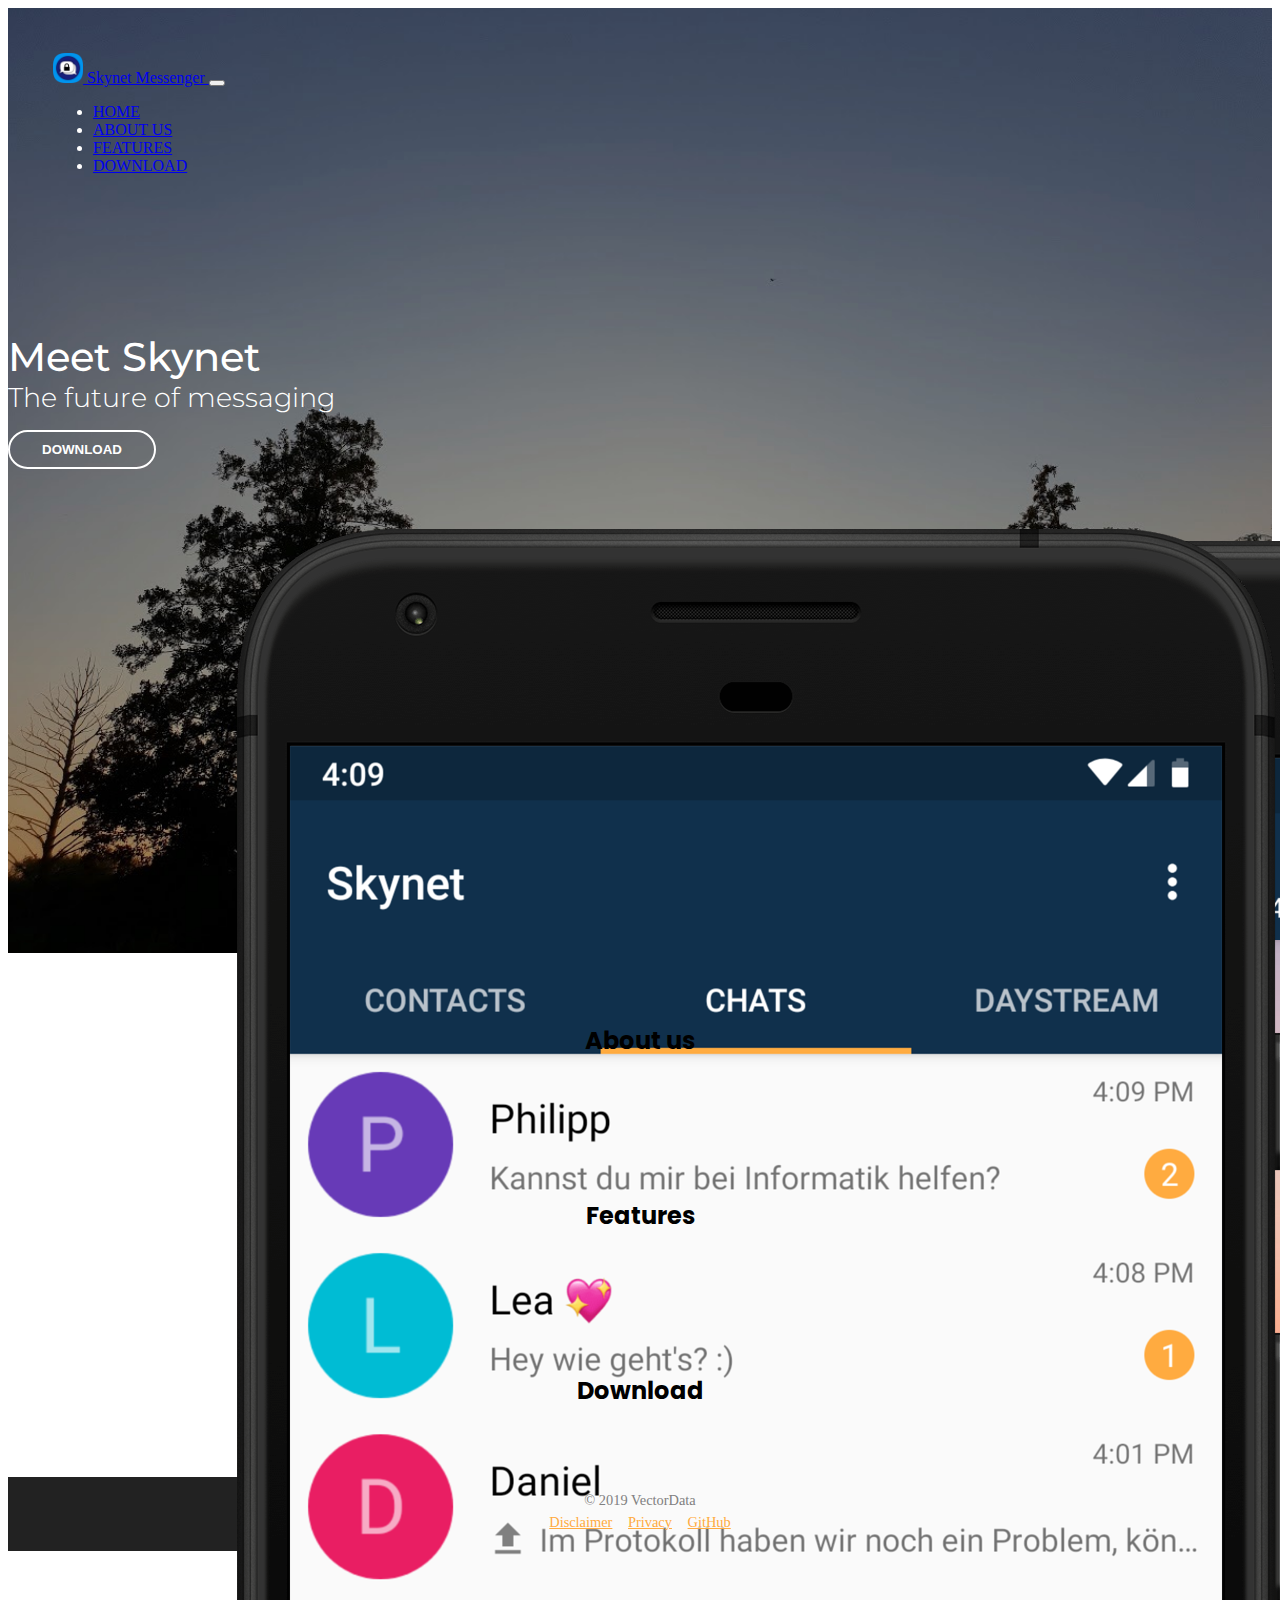
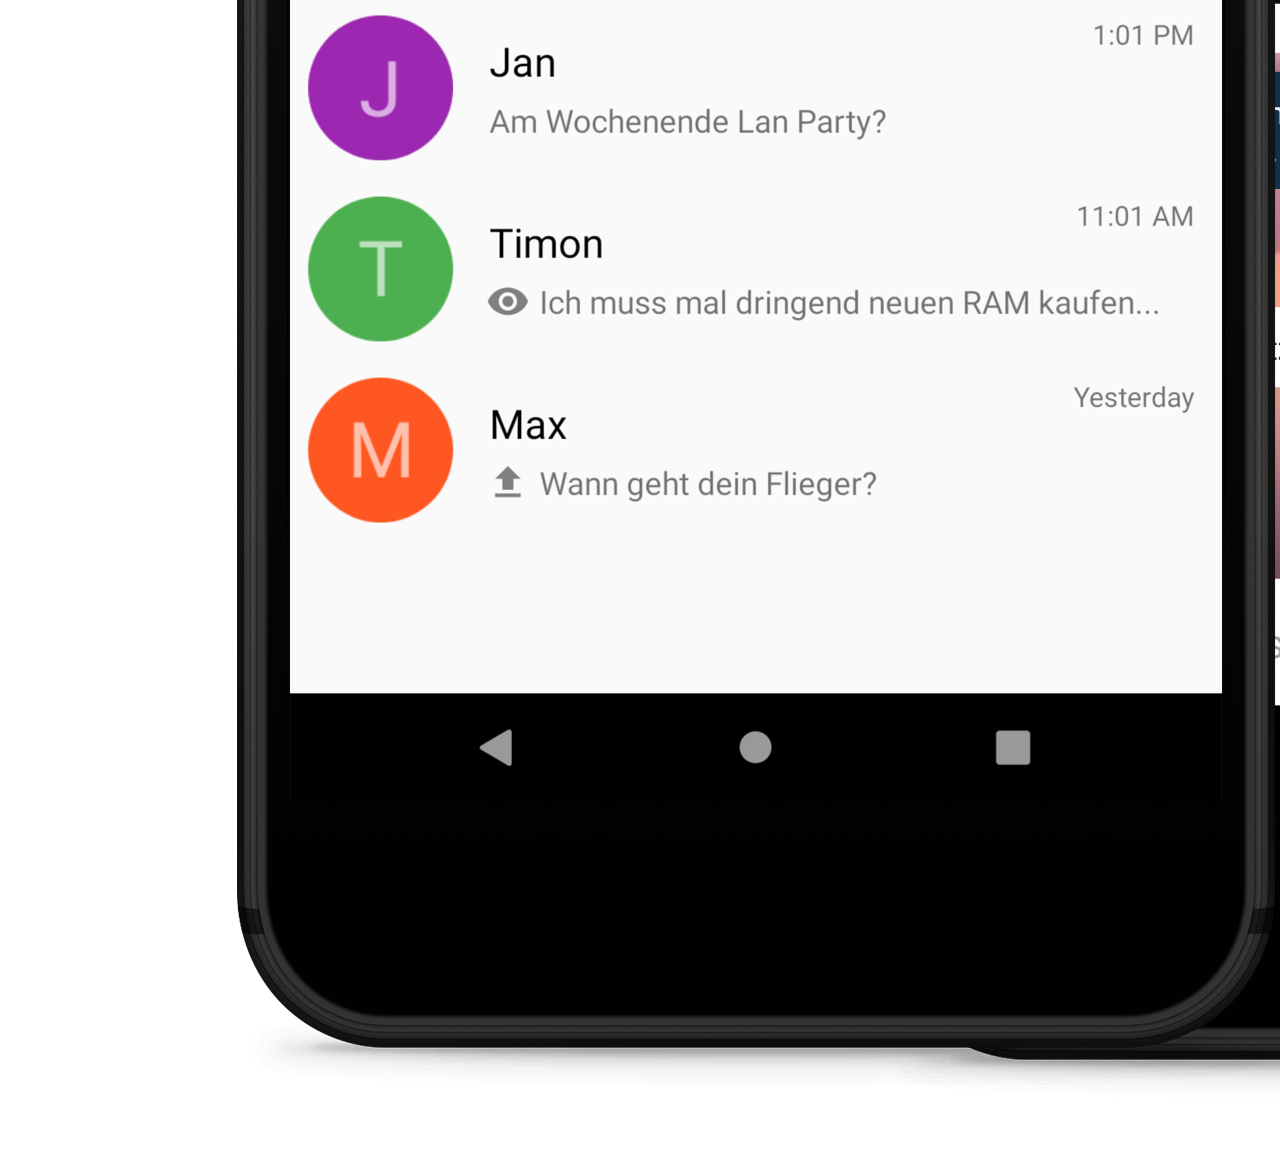
==== index.html @ 6e3ce38c "Minor fixes and updates" ====
<!DOCTYPE html>
<html lang="en">

<head>
    <meta charset="UTF-8">
    <meta name="viewport" content="width=device-width, initial-scale=1.0">
    <meta http-equiv="X-UA-Compatible" content="ie=edge">
    <meta name="description" content="Meet Skynet - the messenger you have been waiting for. With state-of-the-art features, encryption and cloud sync, Skynet is the next generation of messaging.">
    <meta name="google" content="notranslate">
    <meta name="keywords" content="Skynet,Skynet Messenger,Messenger,Chat,Application,Encrypted,Privacy,Cloud,Sync">

    <title>Skynet Messenger</title>

    <link rel="stylesheet" href="index.css">
    <link rel="stylesheet" href="https://stackpath.bootstrapcdn.com/bootstrap/4.2.1/css/bootstrap.min.css" integrity="sha384-GJzZqFGwb1QTTN6wy59ffF1BuGJpLSa9DkKMp0DgiMDm4iYMj70gZWKYbI706tWS"
        crossorigin="anonymous">
    <link href="https://fonts.googleapis.com/css?family=Poppins:400" rel="stylesheet">
    <link href="https://fonts.googleapis.com/css?family=Montserrat:300,500" rel="stylesheet">
</head>

<body data-spy="scroll" data-target=".navbar">
    <header id="home">
        <nav class="navbar navbar-expand-lg fixed-top navbar-dark bg-dark navbar-expand-y" id="main-nav">
            <a class="navbar-brand js-scroll-trigger" href="#home">
                <img src="assets/app-icon.png" width="30" height="30" class="d-inline-block align-top" alt=""> Skynet
                Messenger
            </a>
            <button class="navbar-toggler" type="button" data-toggle="collapse" data-target="#mainNavbar" aria-controls="mainNavbar"
                aria-expanded="false" aria-label="Toggle navigation">
                <span class="navbar-toggler-icon"></span>
            </button>
            <div class="collapse navbar-collapse" id="mainNavbar">
                <ul class="navbar-nav ml-auto mt-2 mt-lg-0">
                    <li class="nav-item">
                        <a class="nav-link js-scroll-trigger" href="#home">HOME</a>
                    </li>
                    <li class="nav-item">
                        <a class="nav-link js-scroll-trigger" href="#about">ABOUT US</a>
                    </li>
                    <li class="nav-item">
                        <a class="nav-link js-scroll-trigger" href="#features">FEATURES</a>
                    </li>
                    <li class="nav-item">
                        <a class="nav-link js-scroll-trigger" href="#download">DOWNLOAD</a>
                    </li>
                </ul>
            </div>
        </nav>

        <div class="container main-title">
            <div class="row align-items-center">
                <div class="col-sm-4">
                    <div class="header">Meet Skynet</div>
                    <div class="subheader">The future of messaging</div>
                    <a class="btn-link" href="#download"><button class="btn-round">Download</button></a>
                </div>
                <div class="col-sm-8">
                    <img class="img-fluid" src="assets/app-mockup-2.png">
                </div>
            </div>
        </div>
    </header>
    <main role="main">
        <section id="about">
            <h2>About us</h2>
        </section>
        <section id="features">
            <h2>Features</h2>
        </section>
        <section id="download">
            <h2>Download</h2>
        </section>
    </main>
    <footer>
        &copy; 2019 VectorData
        <div class="footer-links">
            <a class="footer-link" href="disclaimer">Disclaimer</a>
            <a class="footer-link" href="privacy">Privacy</a>
            <a class="footer-link" href="https://github.com/skynet-im" target="_blank" rel="noopener">GitHub</a>
        </div>
    </footer>
</body>

<script src="https://code.jquery.com/jquery-3.3.1.slim.min.js" integrity="sha384-q8i/X+965DzO0rT7abK41JStQIAqVgRVzpbzo5smXKp4YfRvH+8abtTE1Pi6jizo"
    crossorigin="anonymous"></script>
<script src="https://cdnjs.cloudflare.com/ajax/libs/popper.js/1.14.6/umd/popper.min.js" integrity="sha384-wHAiFfRlMFy6i5SRaxvfOCifBUQy1xHdJ/yoi7FRNXMRBu5WHdZYu1hA6ZOblgut"
    crossorigin="anonymous"></script>
<script src="https://stackpath.bootstrapcdn.com/bootstrap/4.2.1/js/bootstrap.min.js" integrity="sha384-B0UglyR+jN6CkvvICOB2joaf5I4l3gm9GU6Hc1og6Ls7i6U/mkkaduKaBhlAXv9k"
    crossorigin="anonymous"></script>
<script src="index.js"></script>

</html>
---- index.css ----
html {
    scroll-behavior: smooth;
}

header {
    background-image: url(assets/20180930_183712.jpg);
    background-position: center;
    background-repeat: no-repeat;
    background-size: cover;
    background-attachment: fixed;
    background-position-y: 0px;
    height: 105vh;
    color: white;
}

nav.navbar {
    background-color:#000000FF !important;
    box-shadow: 0px 0px 19px 0px rgba(0,0,0,0.75);
    transition-duration: .4s;
}

.nav-link{
    transition-duration: .4s;
}

main {
    font-family: Poppins;
}
section {
    padding: 50px;
    text-align: center;
}

@media (min-width: 576px) { 
 
    nav.navbar.navbar-expand-y {
        padding: 45px;
        background-color:#00000000 !important;
        box-shadow: none;
        transition-duration: .4s;
    }
    
    .main-title {
        padding-top: 124px;
        text-align: start !important;
    }

    .btn-round {
        margin: 16px 0 !important;
    }

}

.main-title {
    font-family: Montserrat;
    font-weight: 300;
    padding-top: 96px;
    text-align: center;
}

.header {
    font-weight: 500 !important;
    font-size: 2.5em;
}

.subheader {
    font-size: 1.7em;
}

.btn-round {
    display: block;
    border: none;
    outline: none;
    background-color: #00000000;
    color: white;
    margin: 16px auto;
    padding: 10px 32px;
    border: 2px solid white;
    border-radius: 50px;
    text-transform: uppercase;
    transition-duration: .6s;
    font-weight: bold;
    cursor: pointer;
    user-select: none;
}
.btn-round:hover {
    color: black;
    background-color: white;
    transition-duration: .6s;
}
.btn-round:focus {
    outline: 0;
}
.btn-link {
    color: white !important;
    text-decoration: none !important;
}
.nav-link {
    text-transform: uppercase;
}
footer {
    padding: 15px;
    background-color: #222;
    color: gray;
    text-align: center;
    font-size: .9em;
}
.footer-links{
    padding: 5px;
}
a.footer-link{
    color: #FFAB40 !important;
    margin: 0 6px;
}
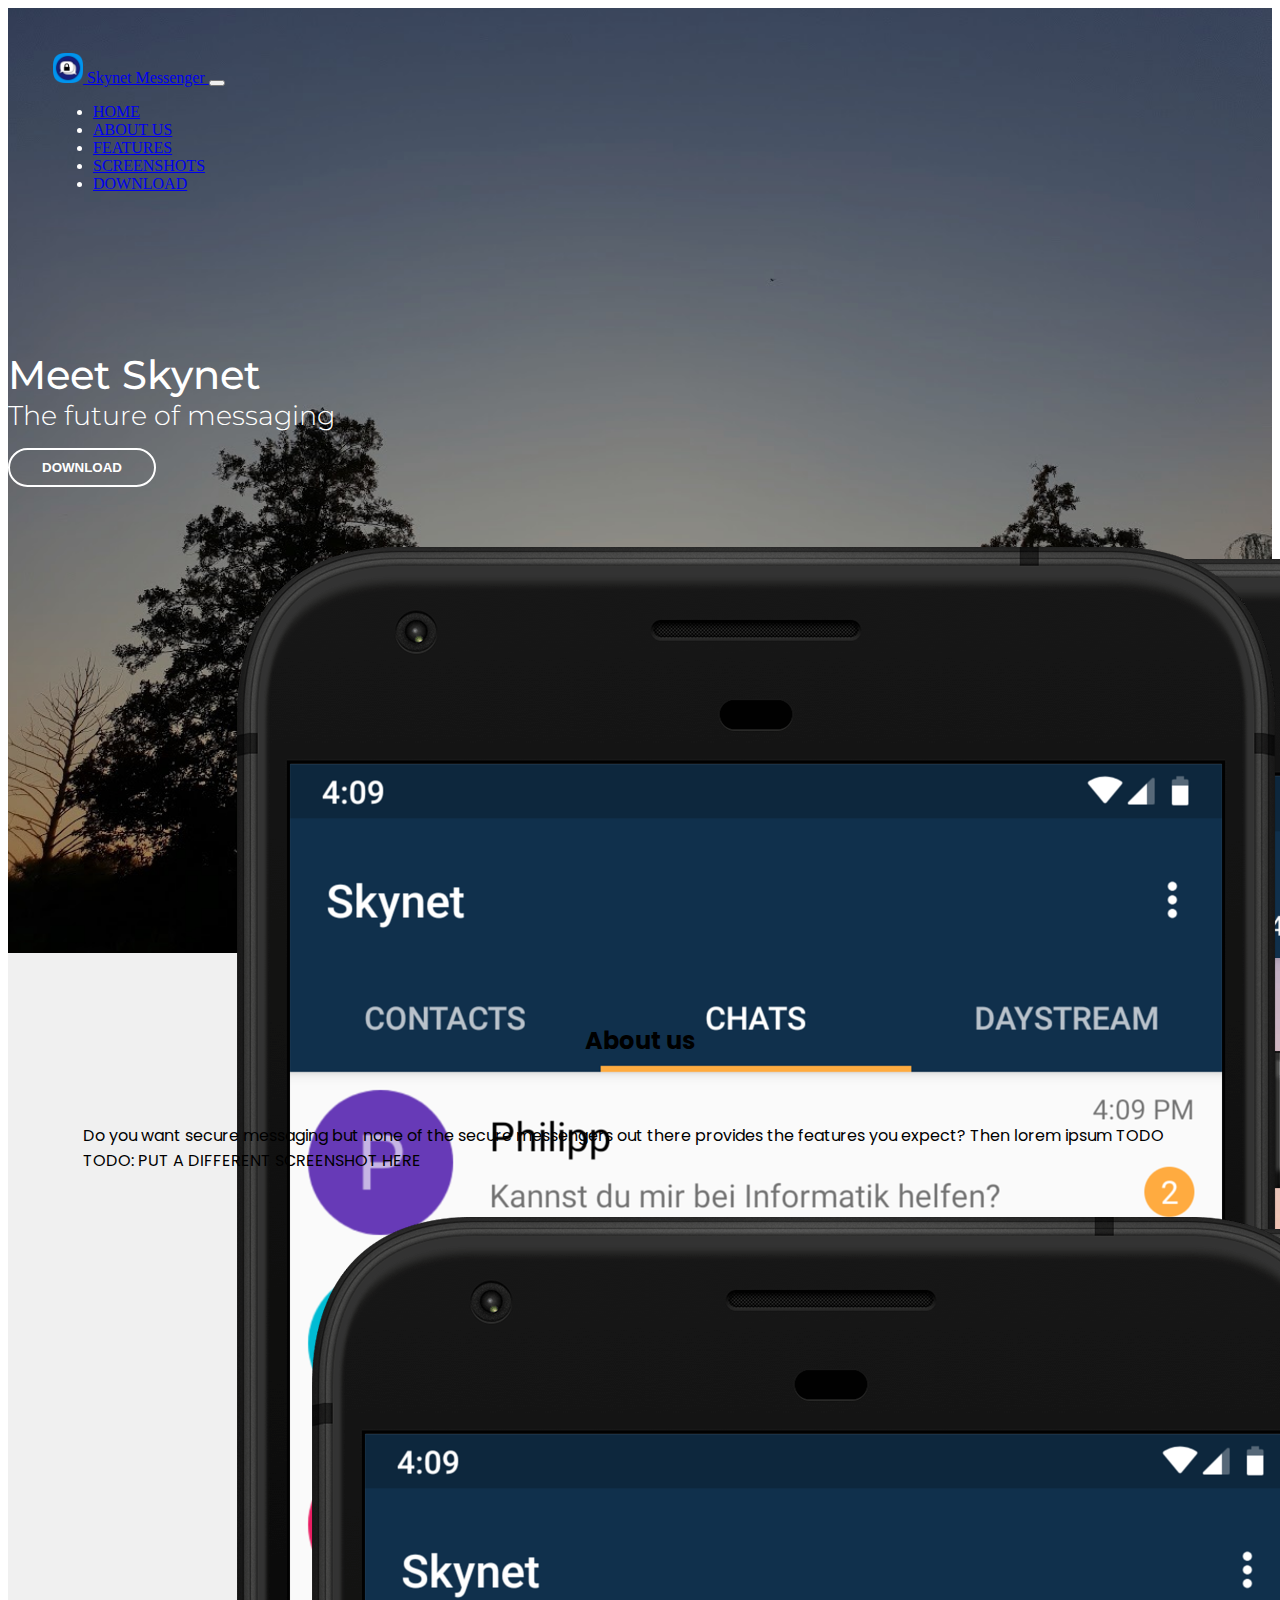
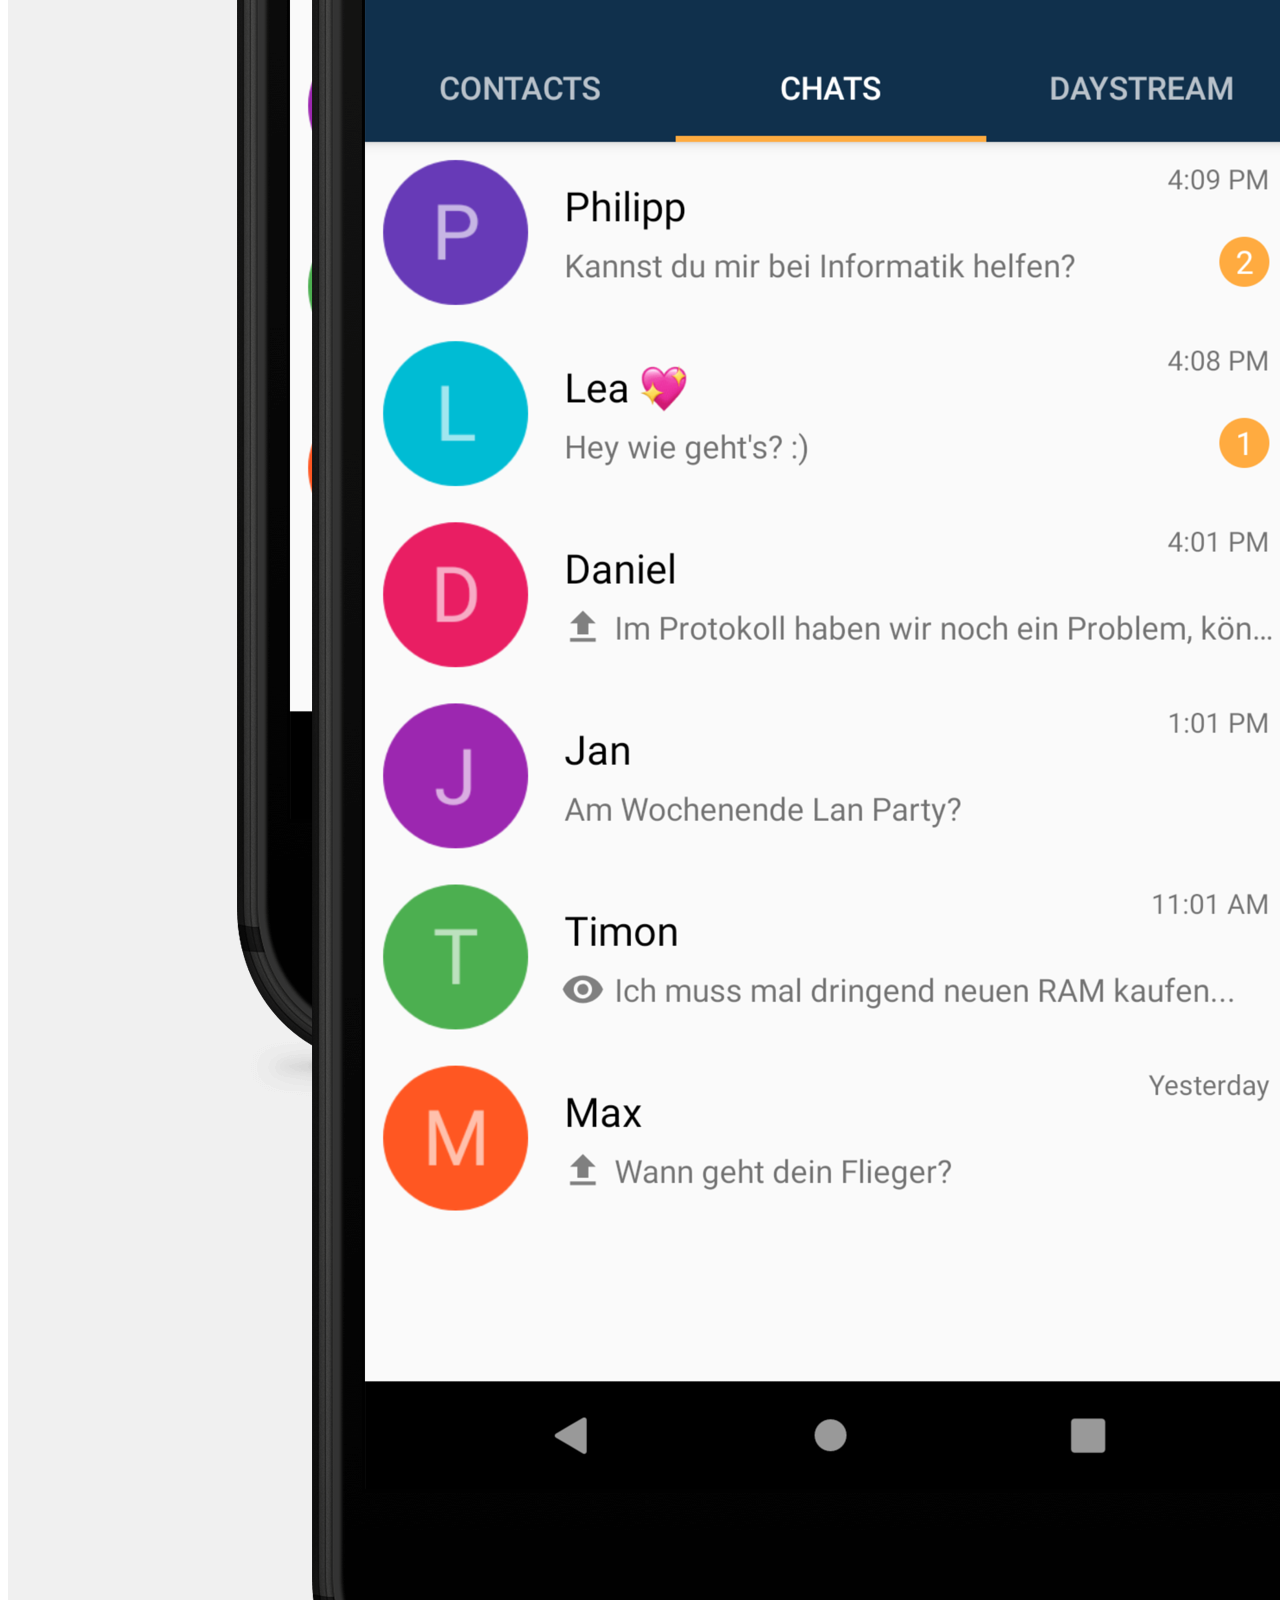
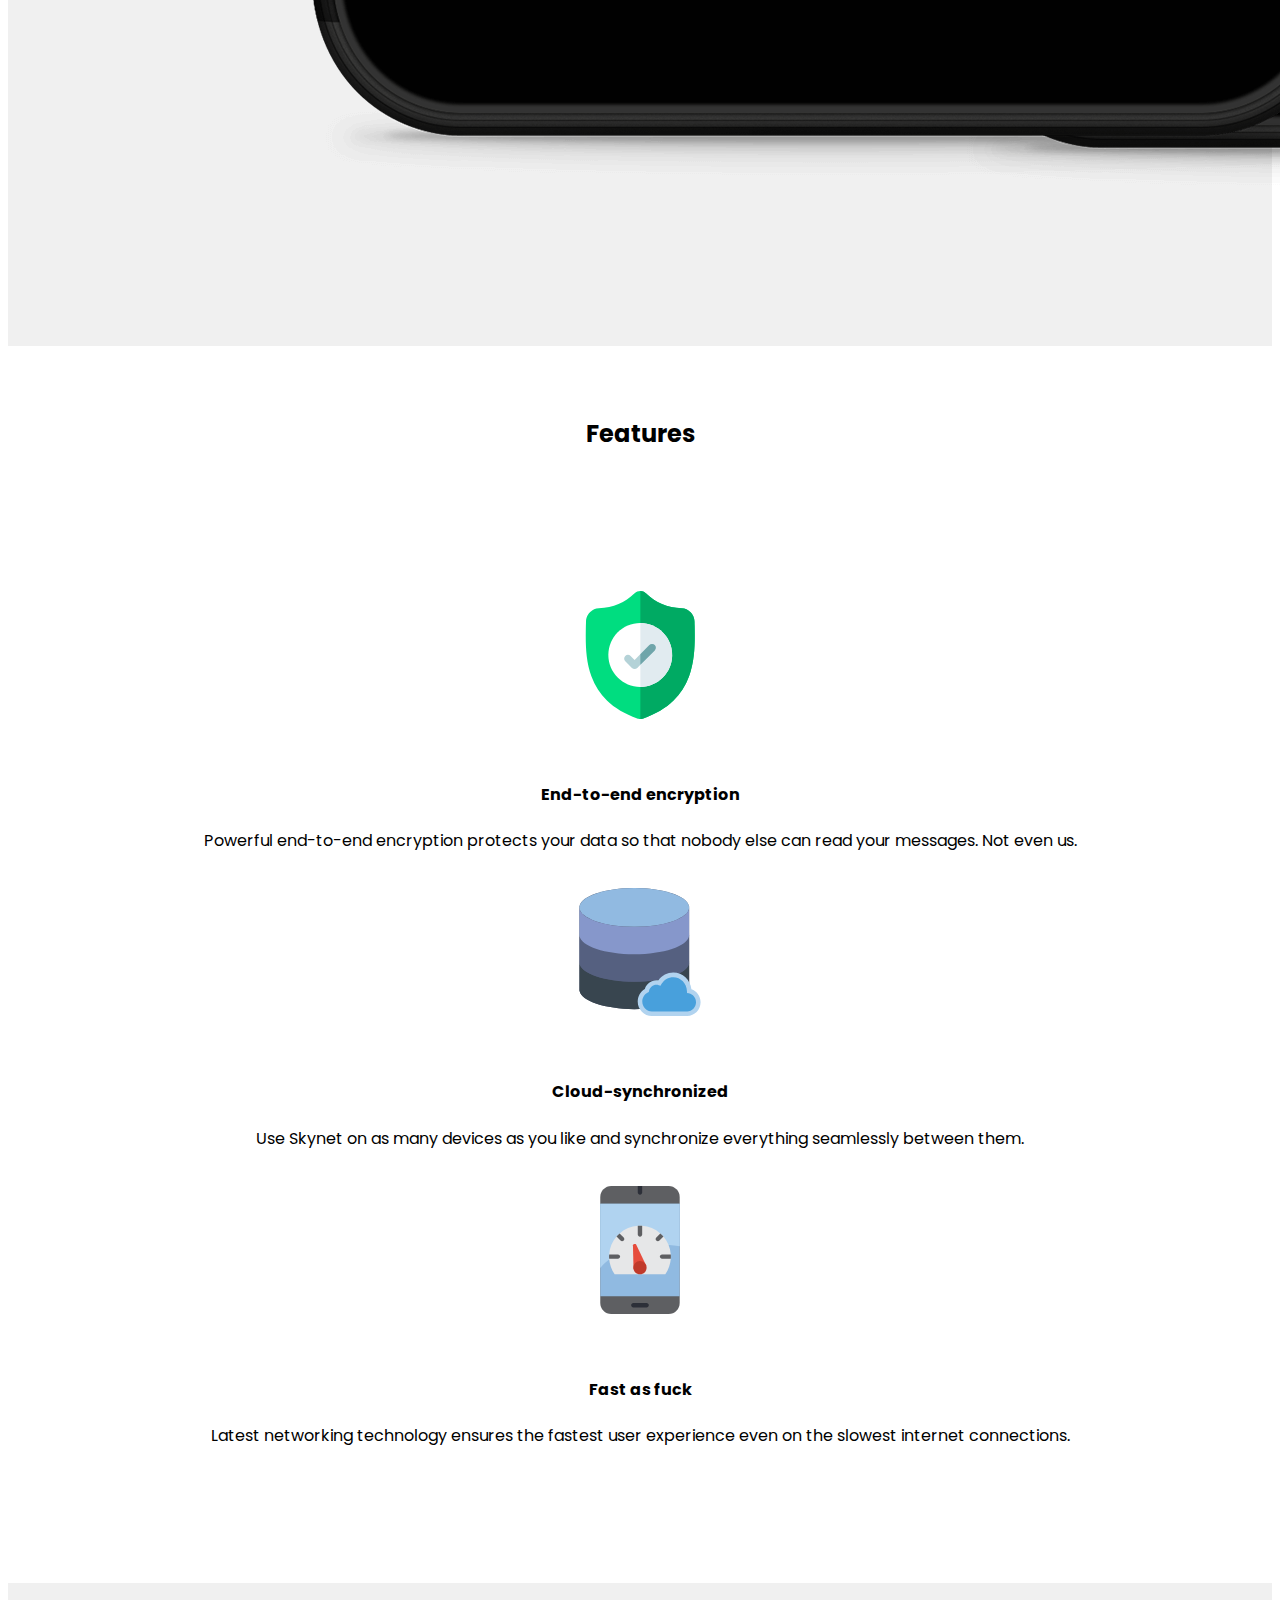
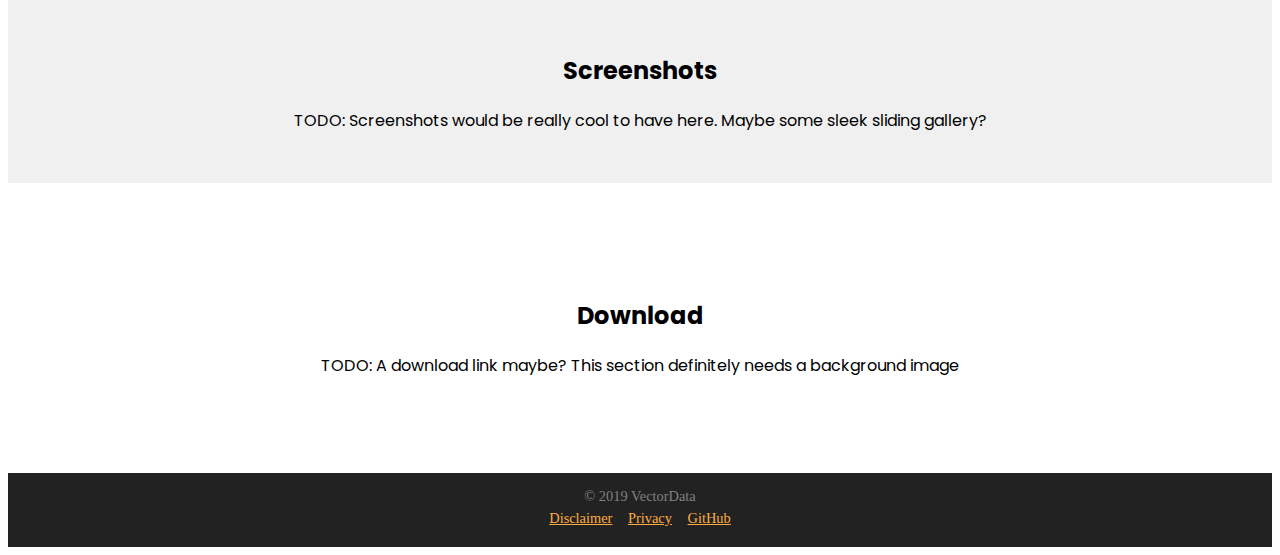
==== commit 533f5ea5: "Improved subsections, mainly features" ====
--- a/index.html
+++ b/index.html
@@ -14,11 +14,11 @@
     <link rel="stylesheet" href="index.css">
     <link rel="stylesheet" href="https://stackpath.bootstrapcdn.com/bootstrap/4.2.1/css/bootstrap.min.css" integrity="sha384-GJzZqFGwb1QTTN6wy59ffF1BuGJpLSa9DkKMp0DgiMDm4iYMj70gZWKYbI706tWS"
         crossorigin="anonymous">
-    <link href="https://fonts.googleapis.com/css?family=Poppins:400" rel="stylesheet">
+    <link href="https://fonts.googleapis.com/css?family=Poppins:400,300" rel="stylesheet">
     <link href="https://fonts.googleapis.com/css?family=Montserrat:300,500" rel="stylesheet">
 </head>
 
-<body data-spy="scroll" data-target=".navbar">
+<body data-spy="scroll" data-target=".navbar" data-offset="50">
     <header id="home">
         <nav class="navbar navbar-expand-lg fixed-top navbar-dark bg-dark navbar-expand-y" id="main-nav">
             <a class="navbar-brand js-scroll-trigger" href="#home">
@@ -41,6 +41,9 @@
                         <a class="nav-link js-scroll-trigger" href="#features">FEATURES</a>
                     </li>
                     <li class="nav-item">
+                        <a class="nav-link js-scroll-trigger" href="#screenshots">SCREENSHOTS</a>
+                    </li>
+                    <li class="nav-item">
                         <a class="nav-link js-scroll-trigger" href="#download">DOWNLOAD</a>
                     </li>
                 </ul>
@@ -61,14 +64,65 @@
         </div>
     </header>
     <main role="main">
-        <section id="about">
+        <section class="backdrop" id="about">
             <h2>About us</h2>
+            <div class="container pad-s text-muted text-left">
+                <div class="row">
+                    <div class="col">
+                        Do you want secure messaging but none of the secure messengers out there provides the features
+                        you
+                        expect?
+                        Then lorem ipsum TODO
+                    </div>
+                    <div class="col">
+                        TODO: PUT A DIFFERENT SCREENSHOT HERE
+                        <img class="img-fluid" src="assets/app-mockup-2.png">
+                    </div>
+                </div>
+
+            </div>
         </section>
         <section id="features">
             <h2>Features</h2>
+            <div class="container pad-l">
+                <div class="row">
+                    <div class="col-sm">
+                        <img class="img-fluid features-img" src="assets/shield.svg">
+                        <h4>End-to-end encryption</h4>
+                        <div class="text-muted">
+                            Powerful end-to-end encryption protects your data so that nobody else can read your
+                            messages. Not even us.
+                        </div>
+                    </div>
+                    <div class="col-sm">
+                        <img class="img-fluid features-img" src="assets/database.svg">
+                        <h4>Cloud-synchronized</h4>
+                        <div class="text-muted">
+                            Use Skynet on as many devices as you like and synchronize everything seamlessly between
+                            them.
+                        </div>
+                    </div>
+                    <div class="col-sm">
+                        <img class="img-fluid features-img" src="assets/dashboard.svg">
+                        <h4>Fast as fuck</h4>
+                        <div class="text-muted">
+                            Latest networking technology ensures the fastest user experience even on the slowest
+                            internet connections.
+                        </div>
+                    </div>
+                </div>
+            </div>
+        </section>
+        <section id="screenshots" class="backdrop">
+            <h2>Screenshots</h2>
+            TODO: Screenshots would be really cool to have here. Maybe some sleek sliding gallery?
         </section>
         <section id="download">
-            <h2>Download</h2>
+            <div class="container pad-s">
+                <h2>Download</h2>
+                TODO: A download link maybe?
+                This section definitely needs a background image
+            </div>
         </section>
     </main>
     <footer>
--- a/index.css
+++ b/index.css
@@ -30,7 +30,19 @@
     padding: 50px;
     text-align: center;
 }
-
+section.backdrop {
+    background-color: #f0f0f0;
+}
+.container.pad-l {
+    padding: 85px 25px;
+}
+.container.pad-s {
+    padding: 45px 25px;
+}
+.features-img {
+    max-height: 128px;
+    margin: 35px;
+}
 @media (min-width: 576px) { 
  
     nav.navbar.navbar-expand-y {
@@ -111,4 +123,8 @@
 a.footer-link{
     color: #FFAB40 !important;
     margin: 0 6px;
+}
+
+.text-left {
+    text-align: left;
 }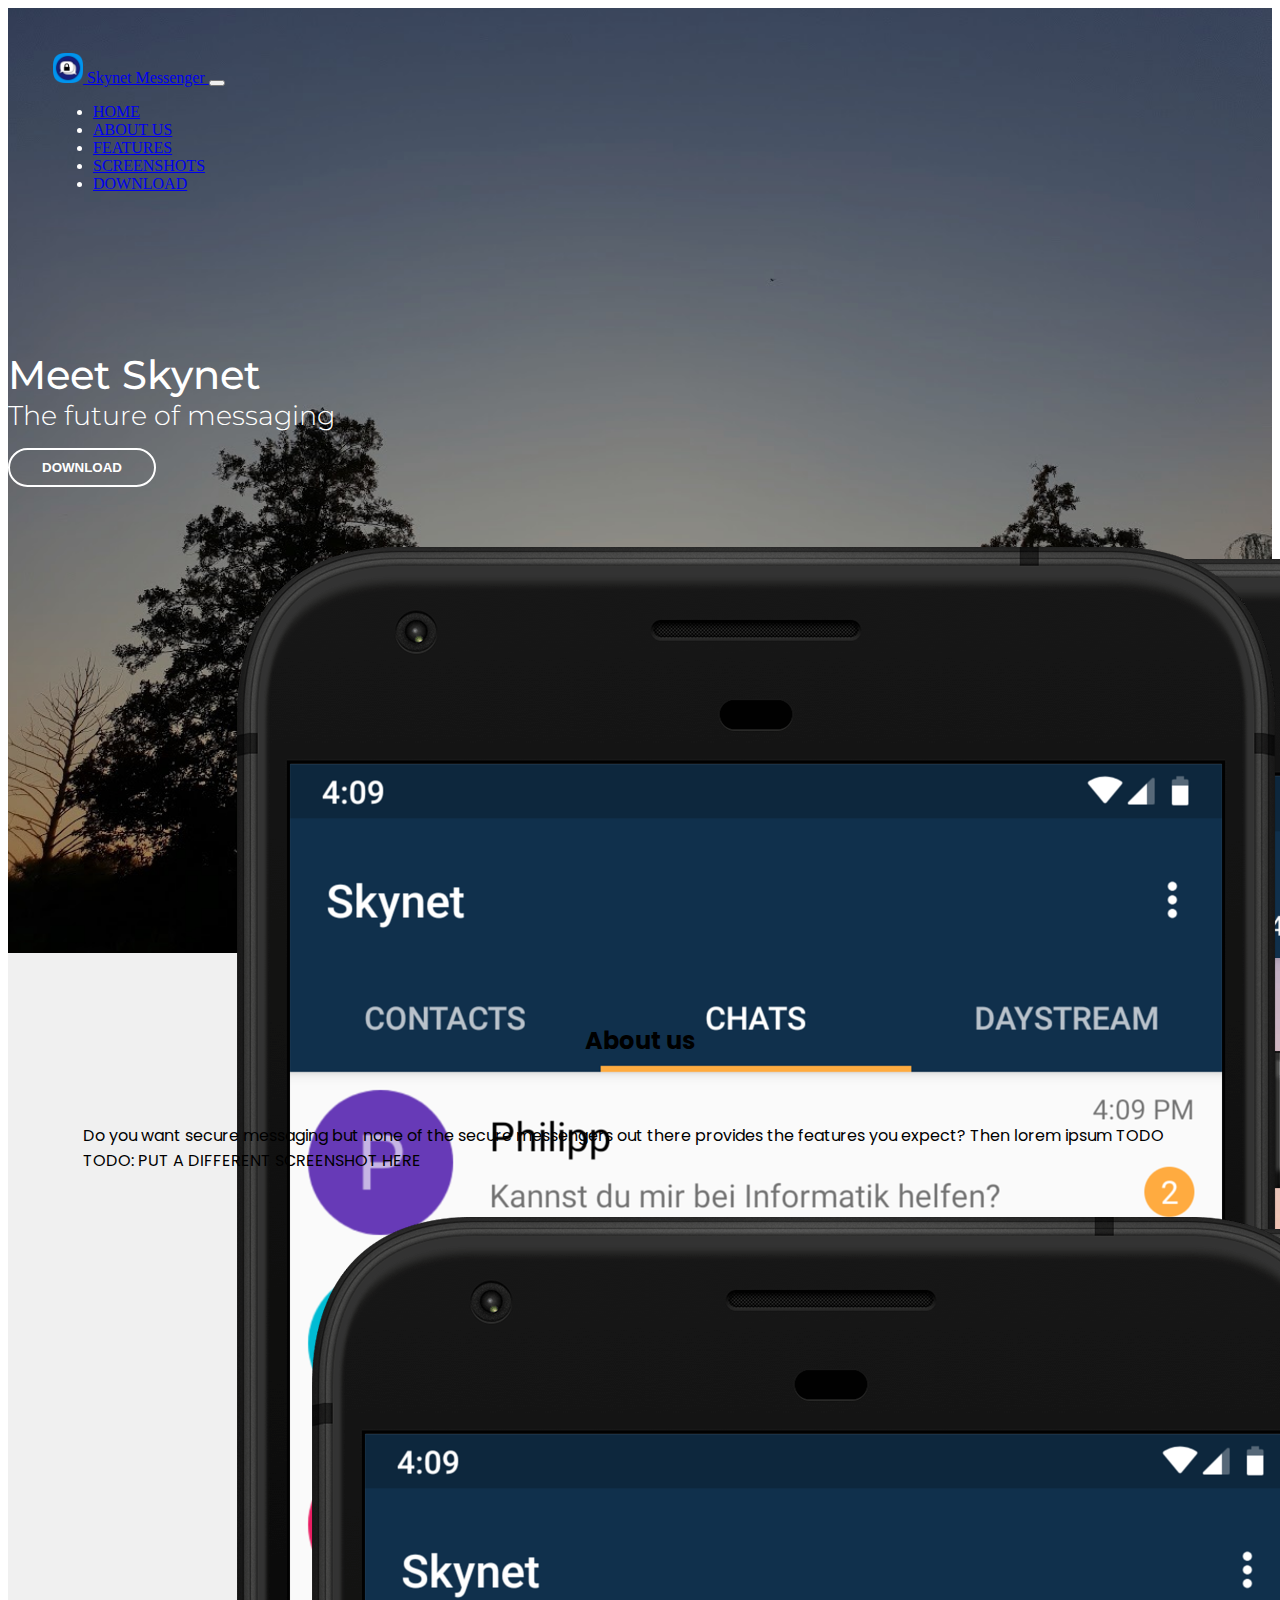
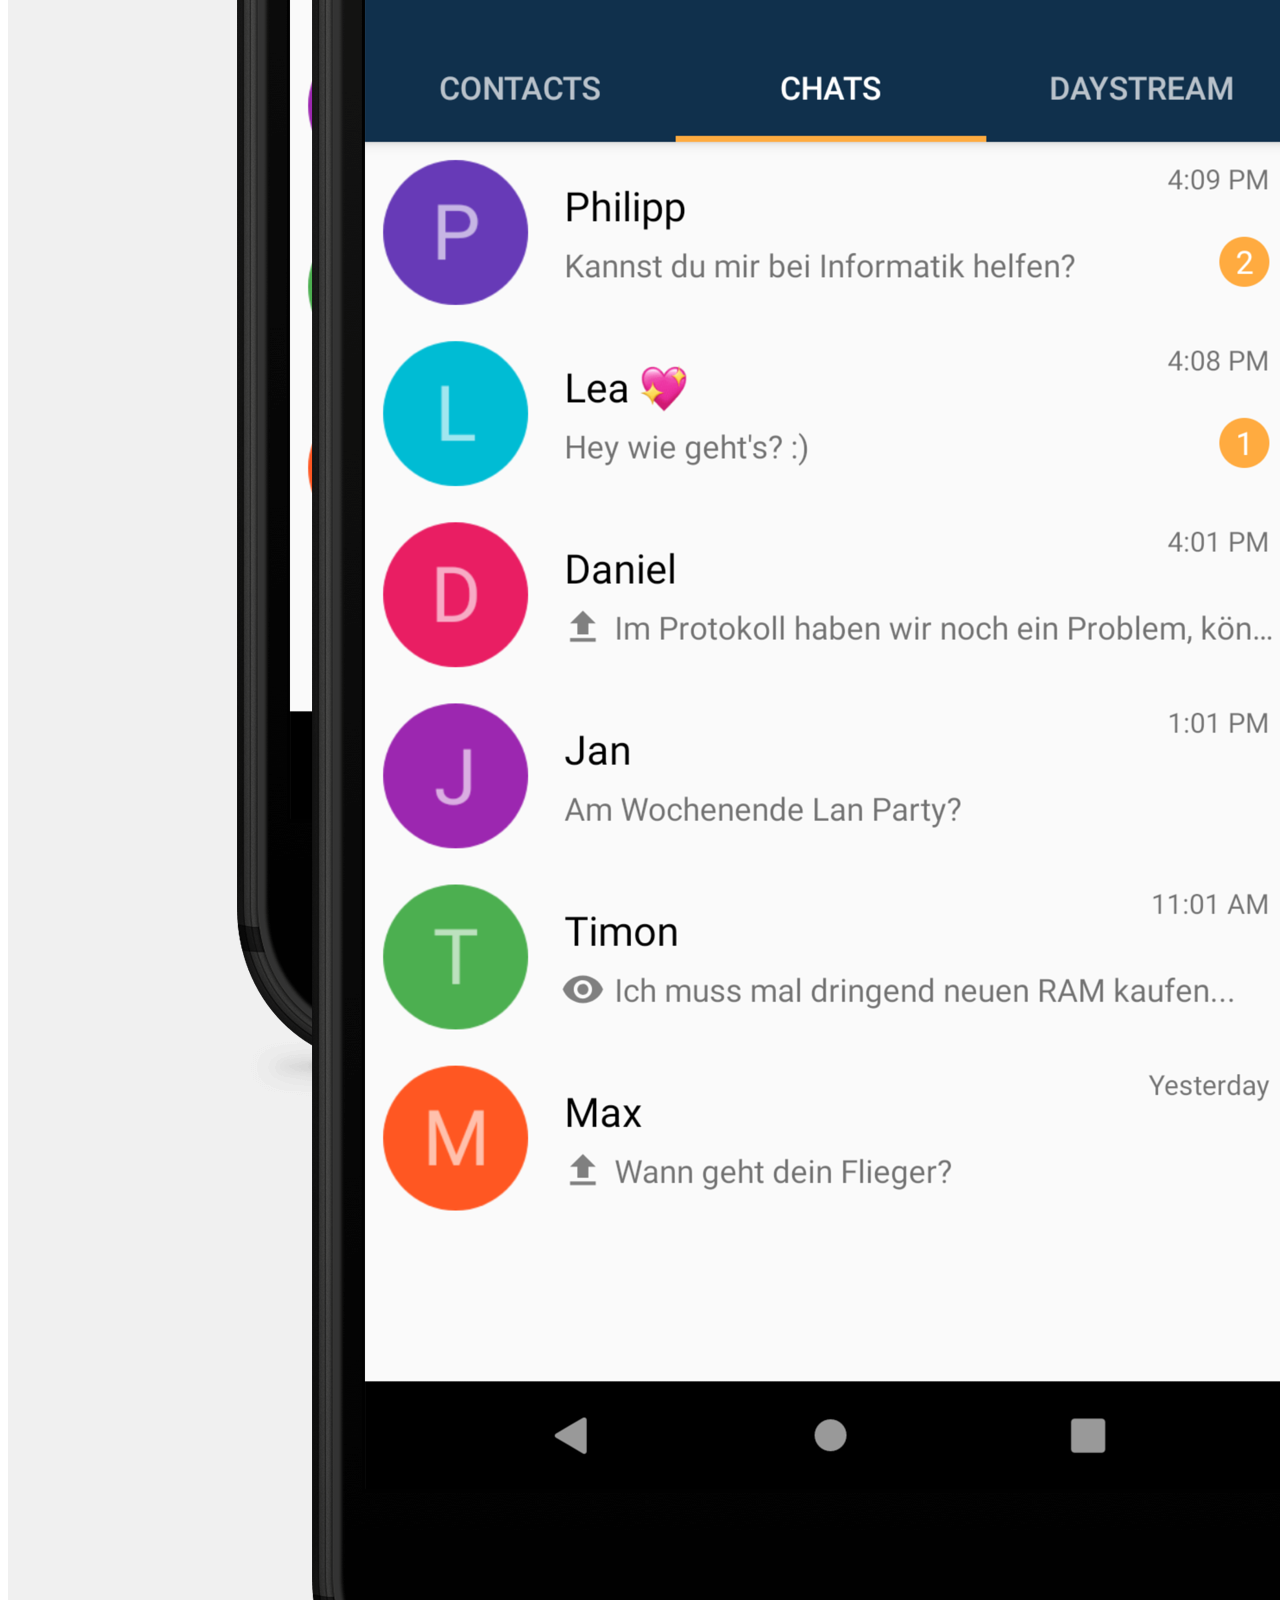
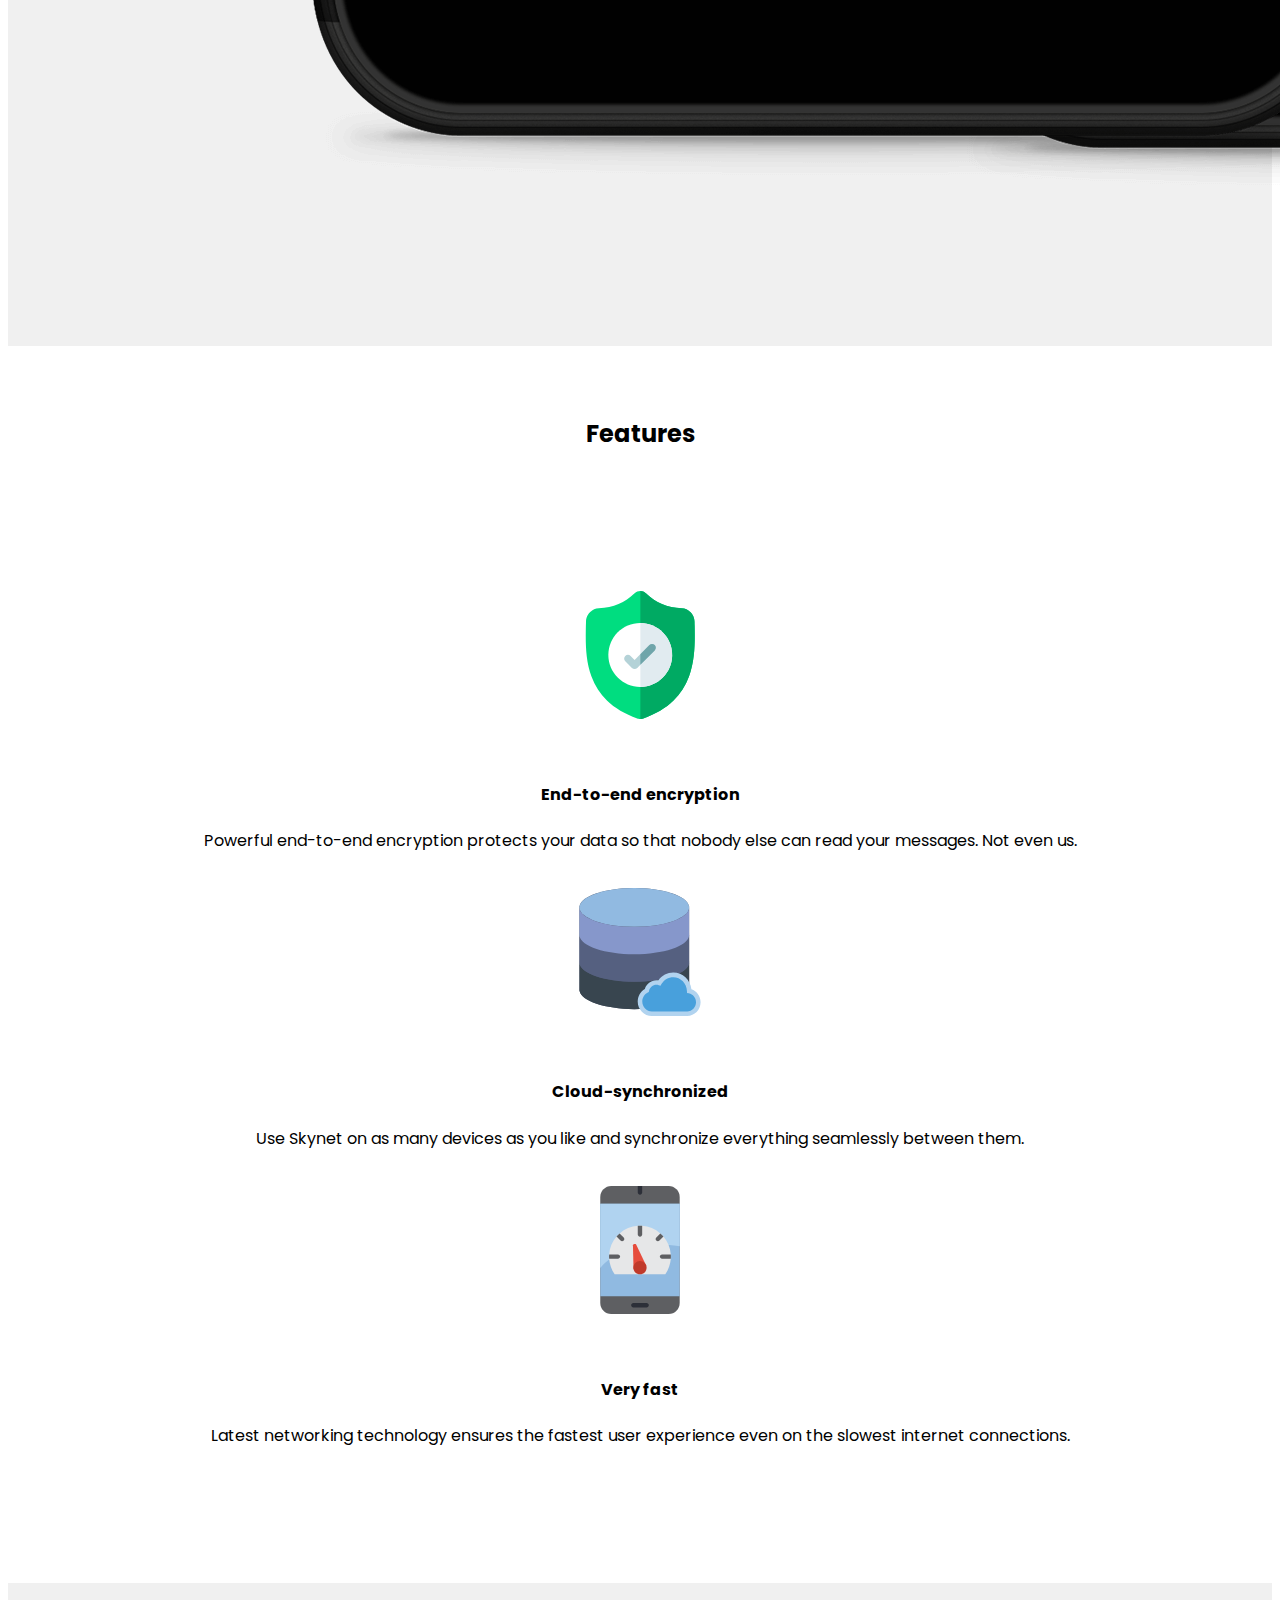
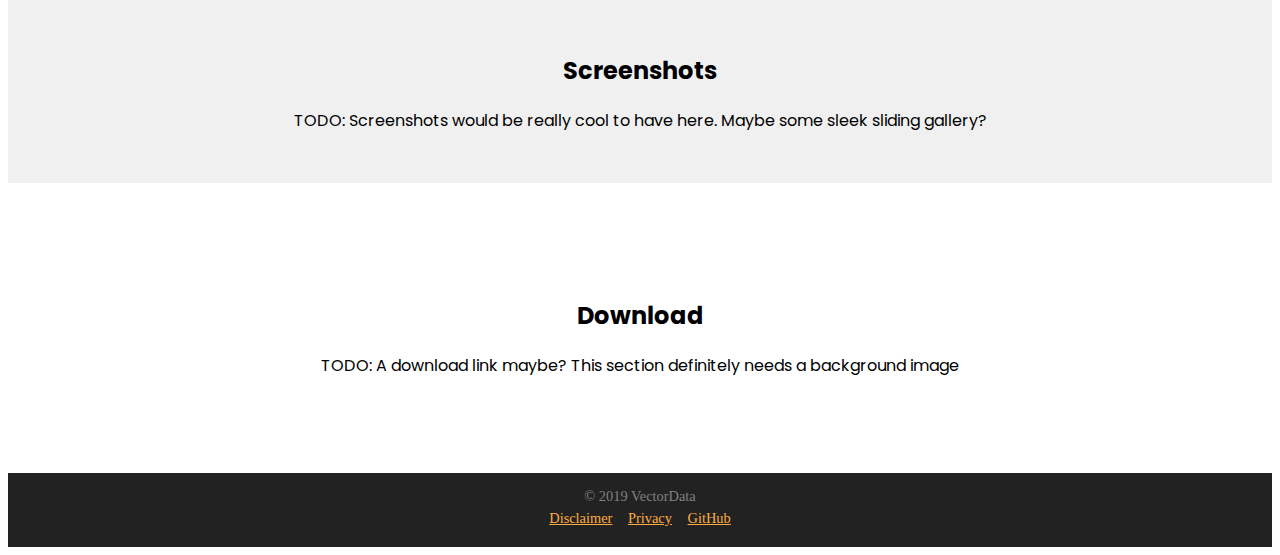
==== commit bfa7f849: "Did not mean to commit that" ====
--- a/index.html
+++ b/index.html
@@ -104,7 +104,7 @@
                     </div>
                     <div class="col-sm">
                         <img class="img-fluid features-img" src="assets/dashboard.svg">
-                        <h4>Fast as fuck</h4>
+                        <h4>Very fast</h4>
                         <div class="text-muted">
                             Latest networking technology ensures the fastest user experience even on the slowest
                             internet connections.
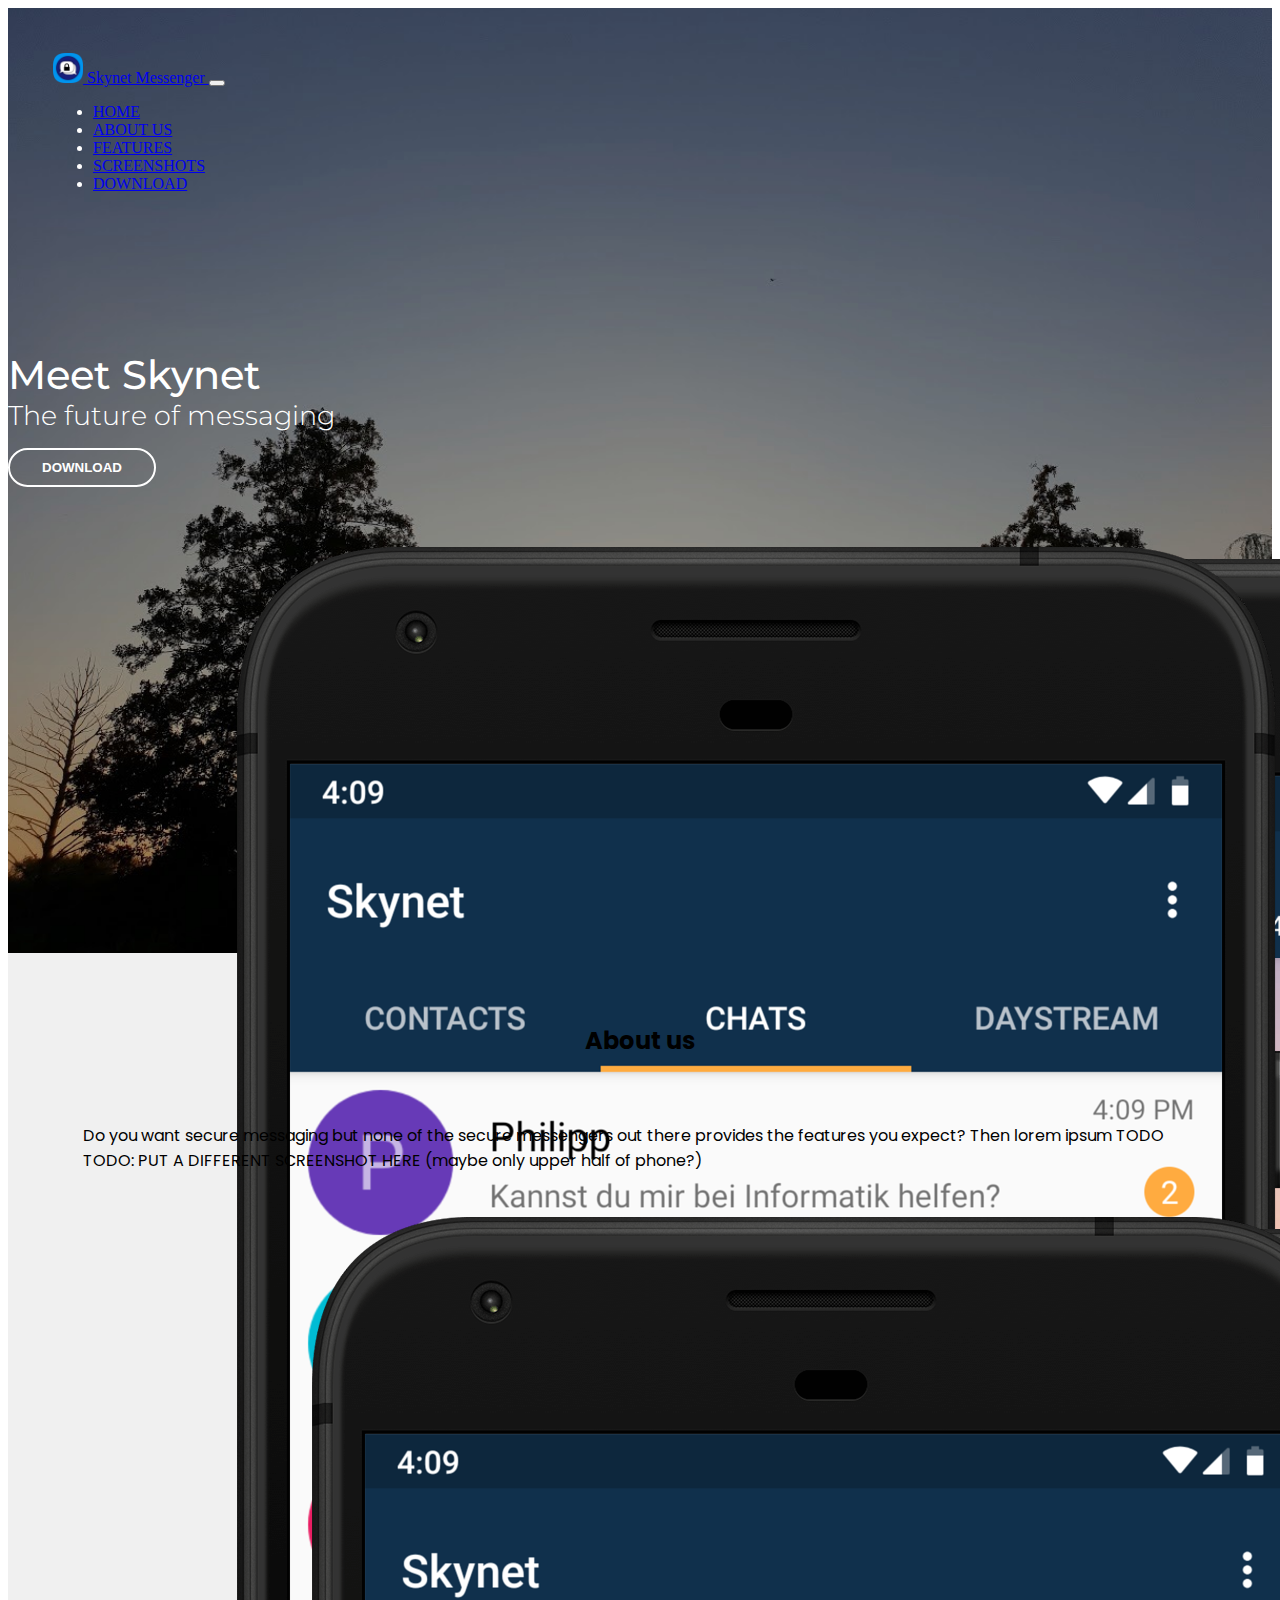
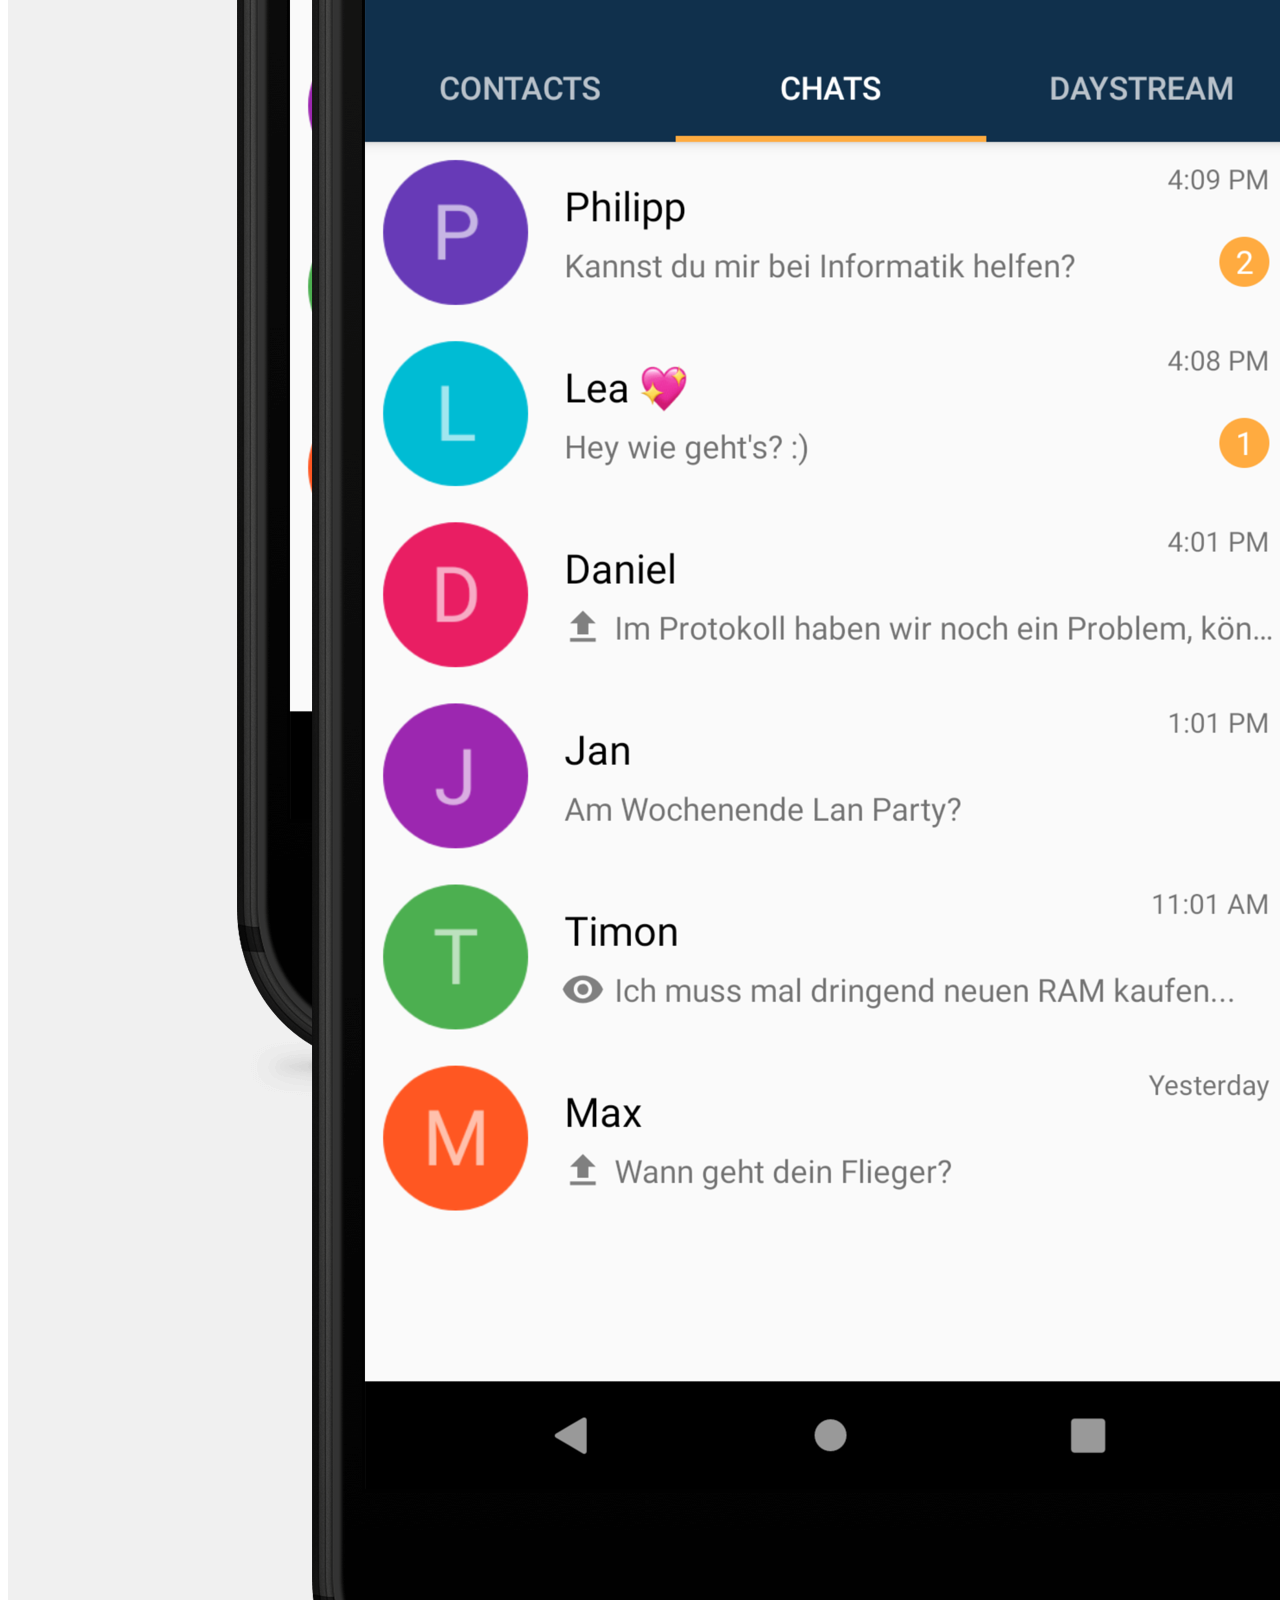
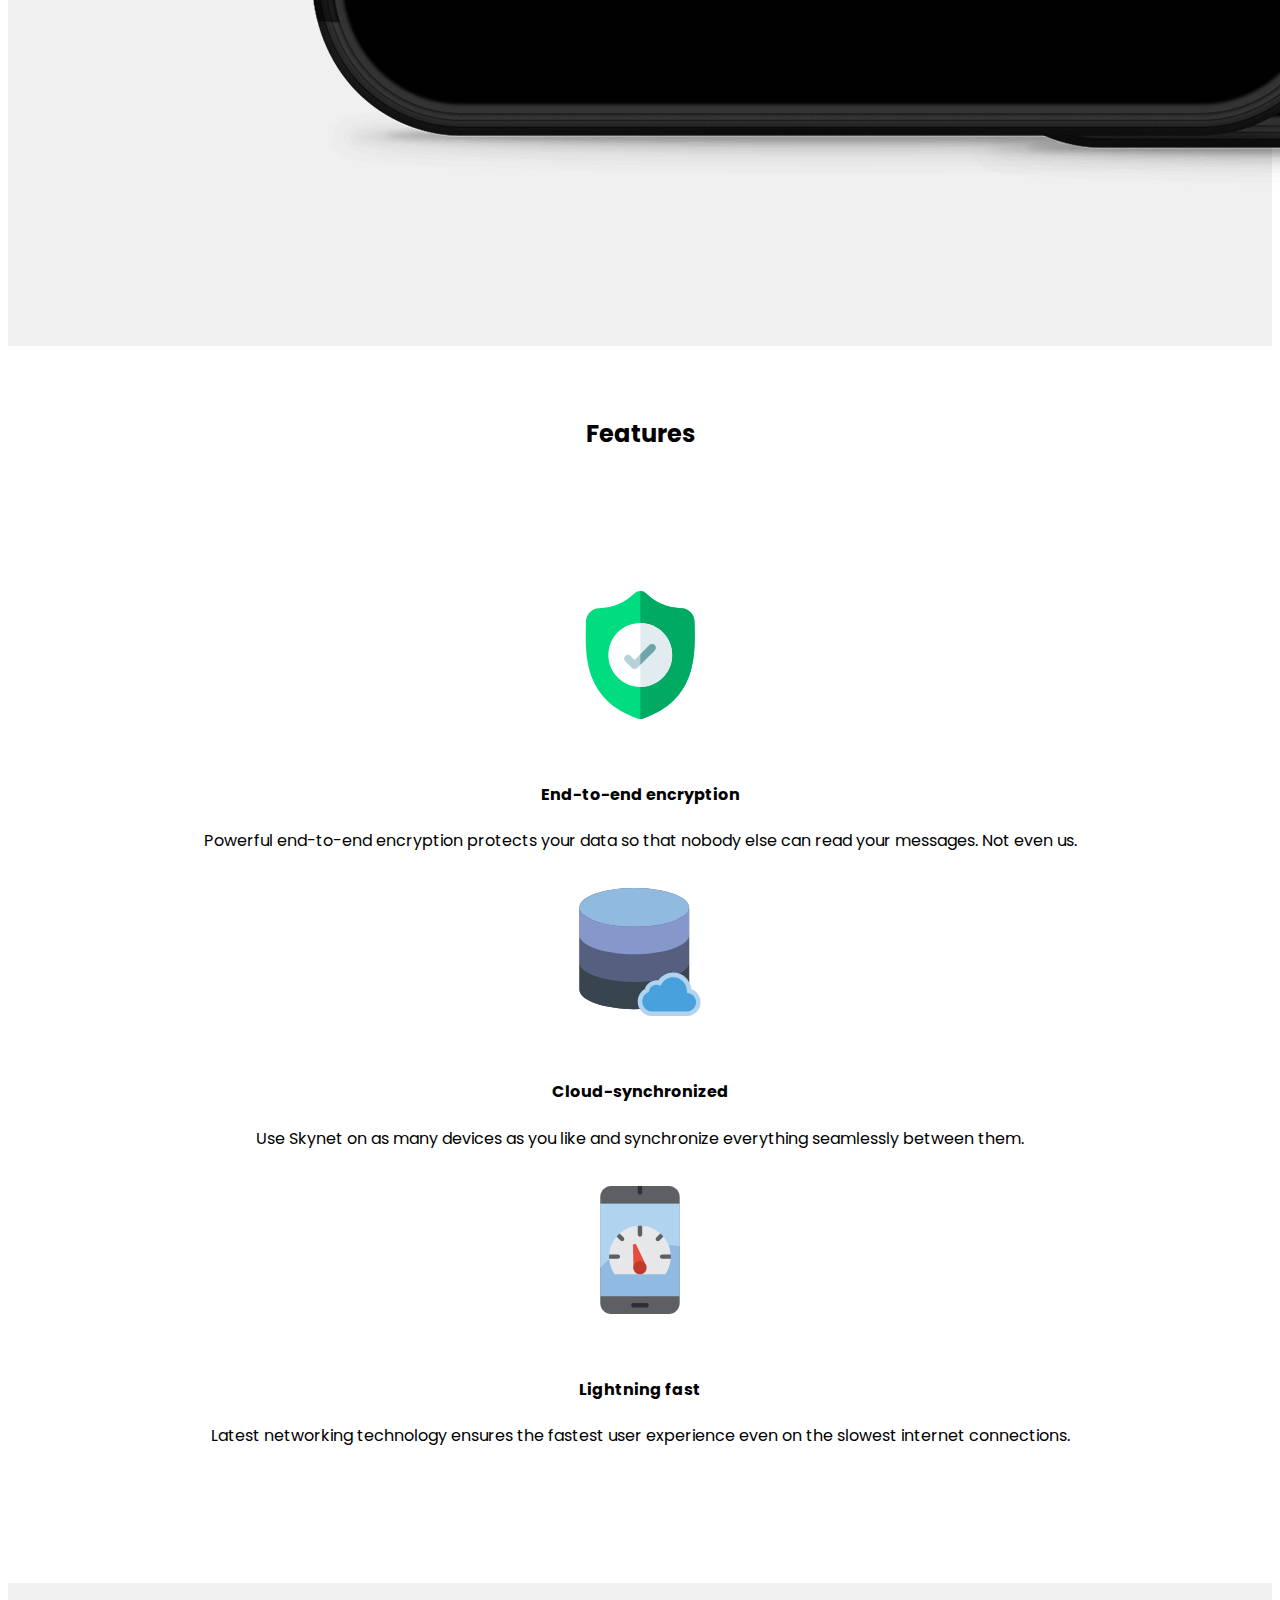
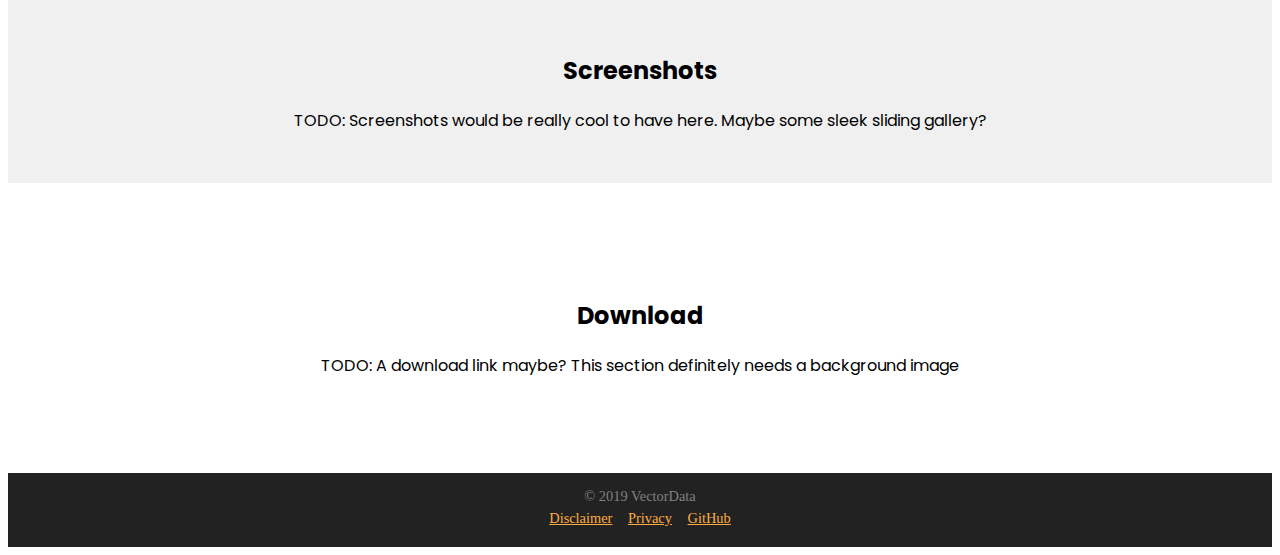
==== commit 971b93a7: "Minor change" ====
--- a/index.html
+++ b/index.html
@@ -68,14 +68,14 @@
             <h2>About us</h2>
             <div class="container pad-s text-muted text-left">
                 <div class="row">
-                    <div class="col">
+                    <div class="col-sm">
                         Do you want secure messaging but none of the secure messengers out there provides the features
                         you
                         expect?
                         Then lorem ipsum TODO
                     </div>
-                    <div class="col">
-                        TODO: PUT A DIFFERENT SCREENSHOT HERE
+                    <div class="col-sm">
+                        TODO: PUT A DIFFERENT SCREENSHOT HERE (maybe only upper half of phone?)
                         <img class="img-fluid" src="assets/app-mockup-2.png">
                     </div>
                 </div>
@@ -104,7 +104,7 @@
                     </div>
                     <div class="col-sm">
                         <img class="img-fluid features-img" src="assets/dashboard.svg">
-                        <h4>Very fast</h4>
+                        <h4>Lightning fast</h4>
                         <div class="text-muted">
                             Latest networking technology ensures the fastest user experience even on the slowest
                             internet connections.
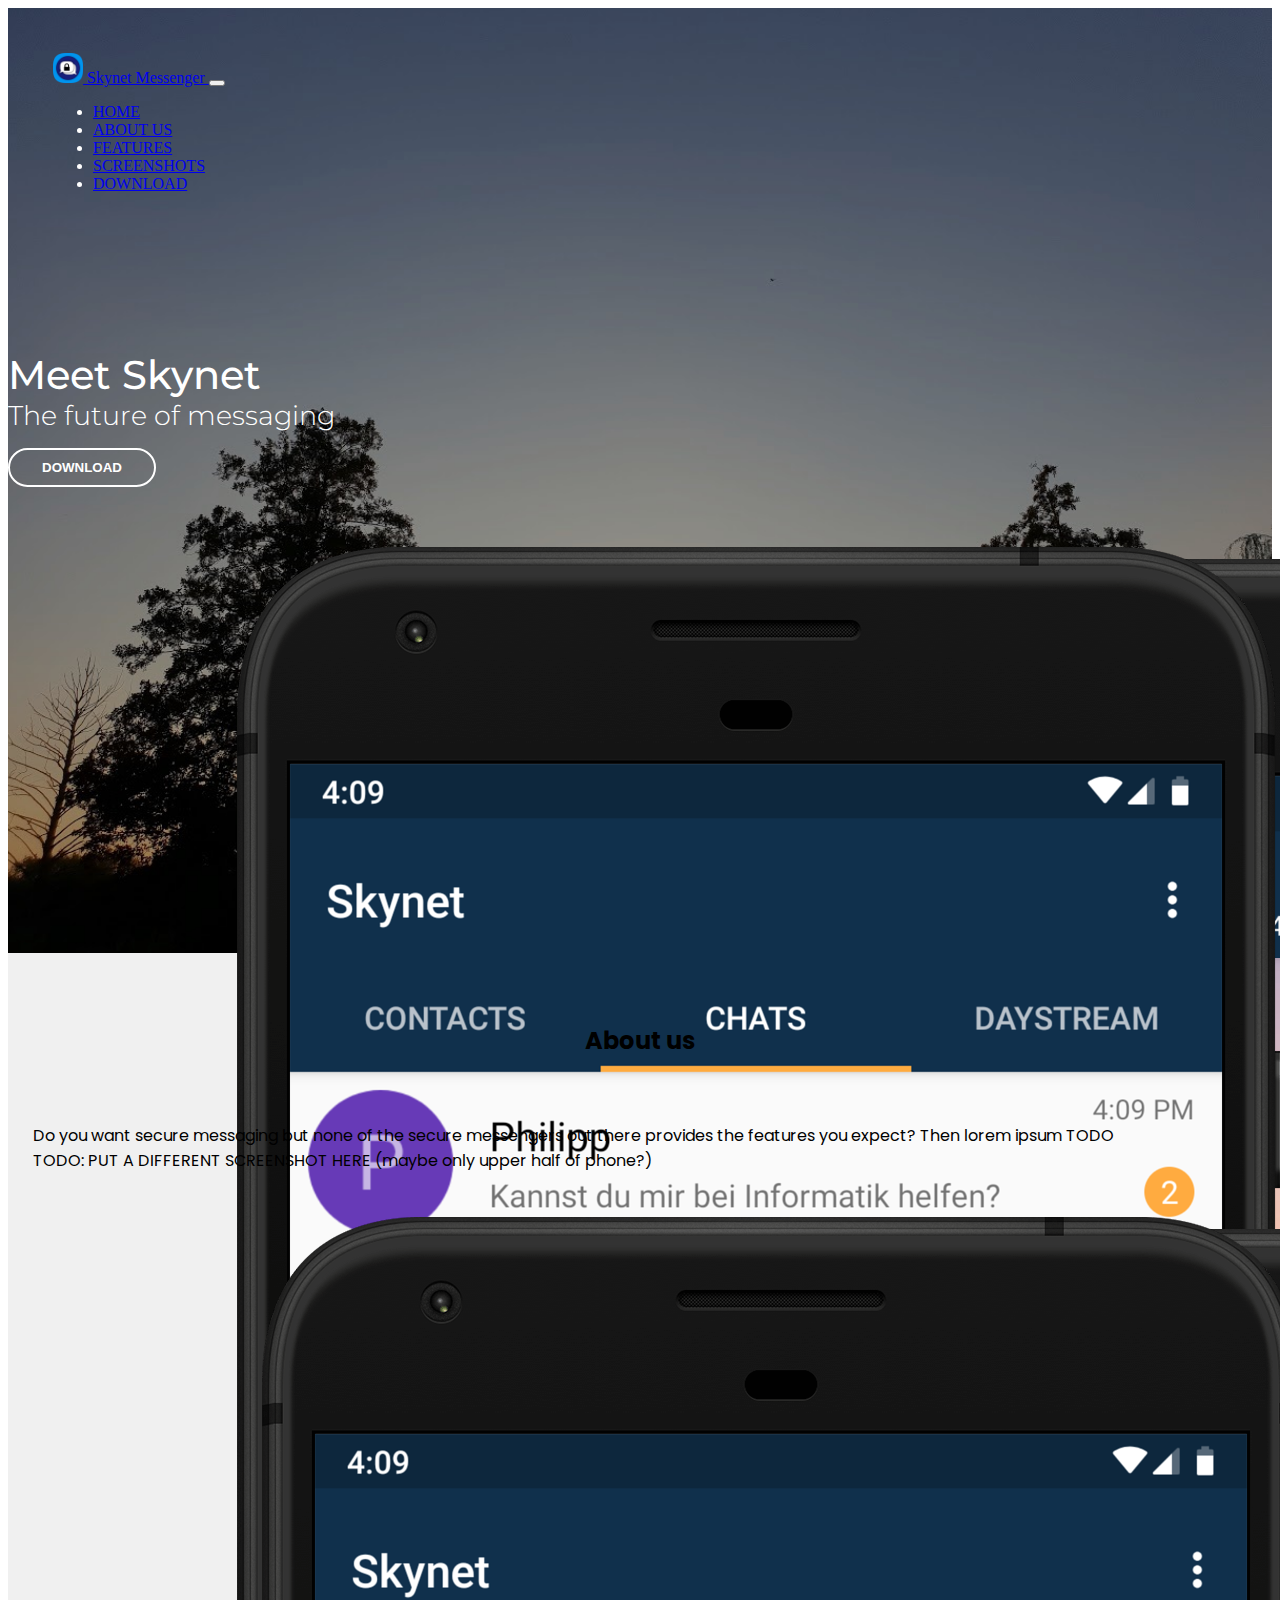
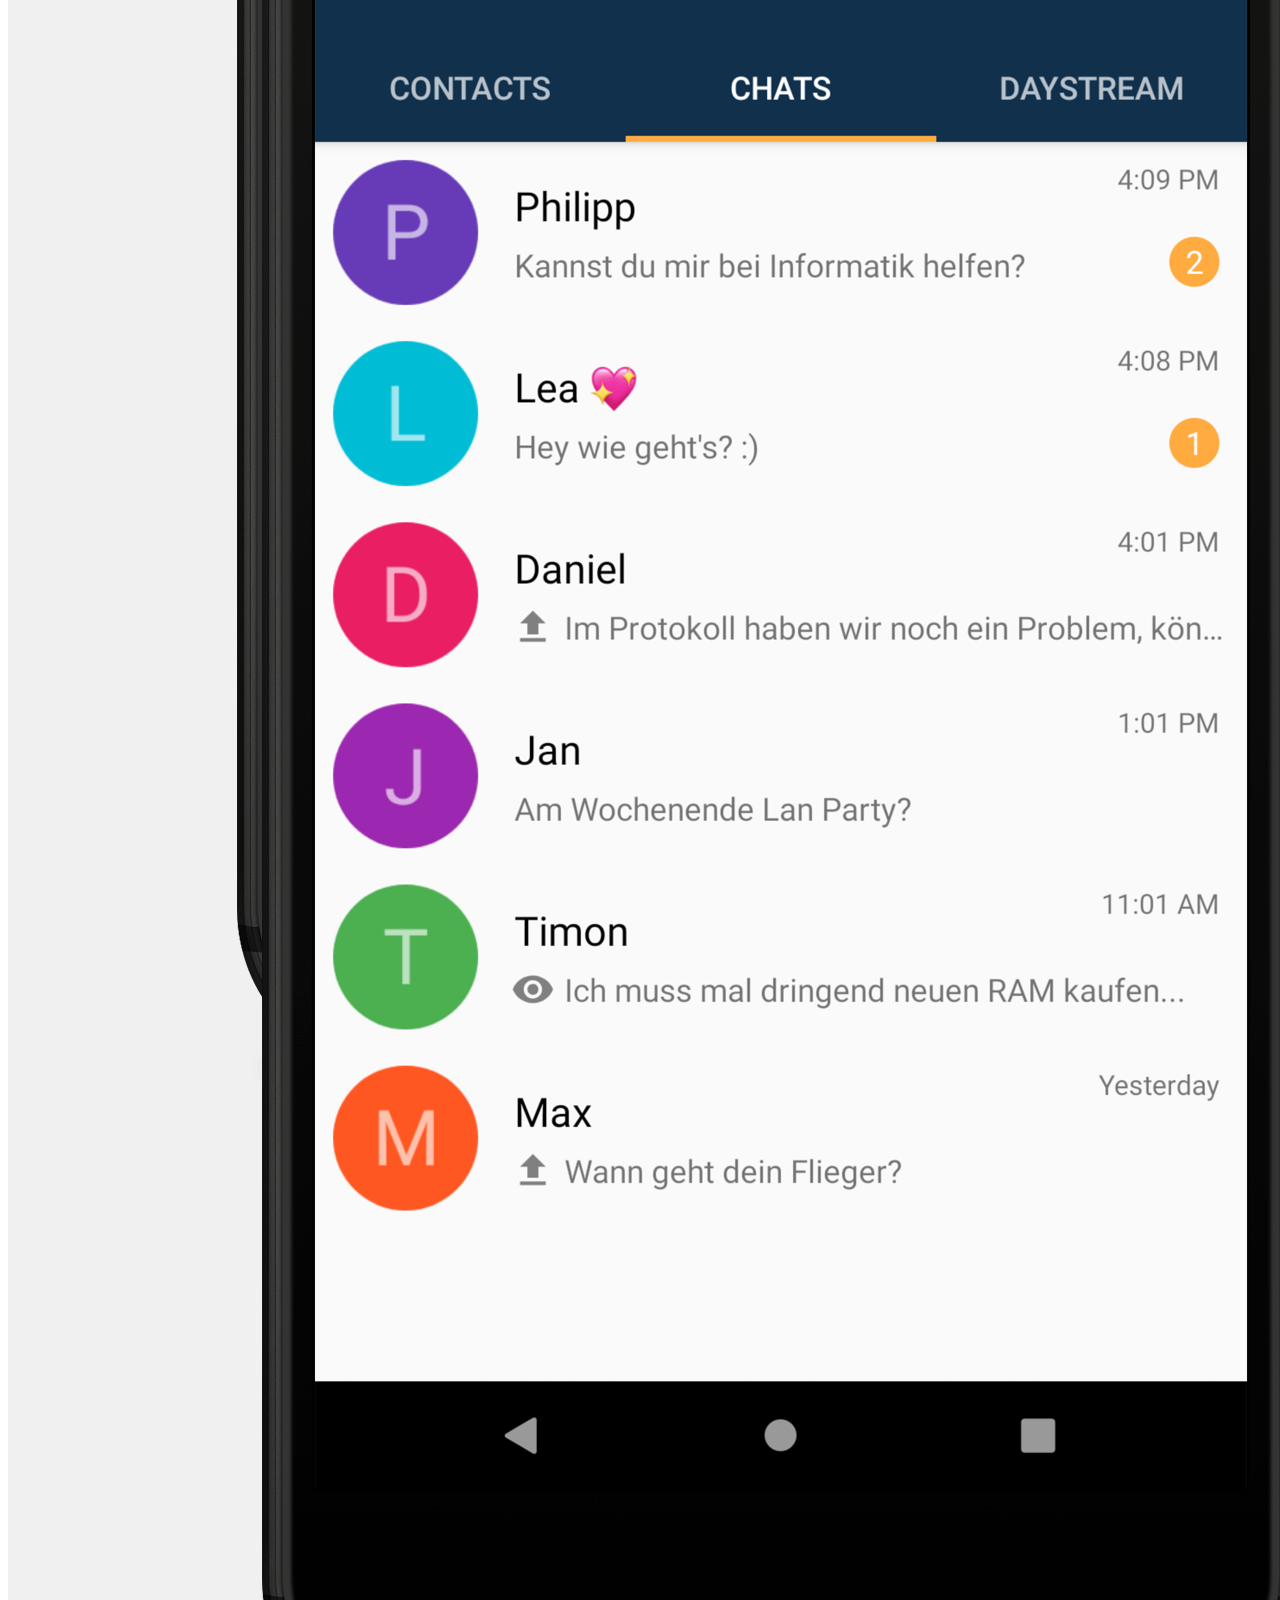
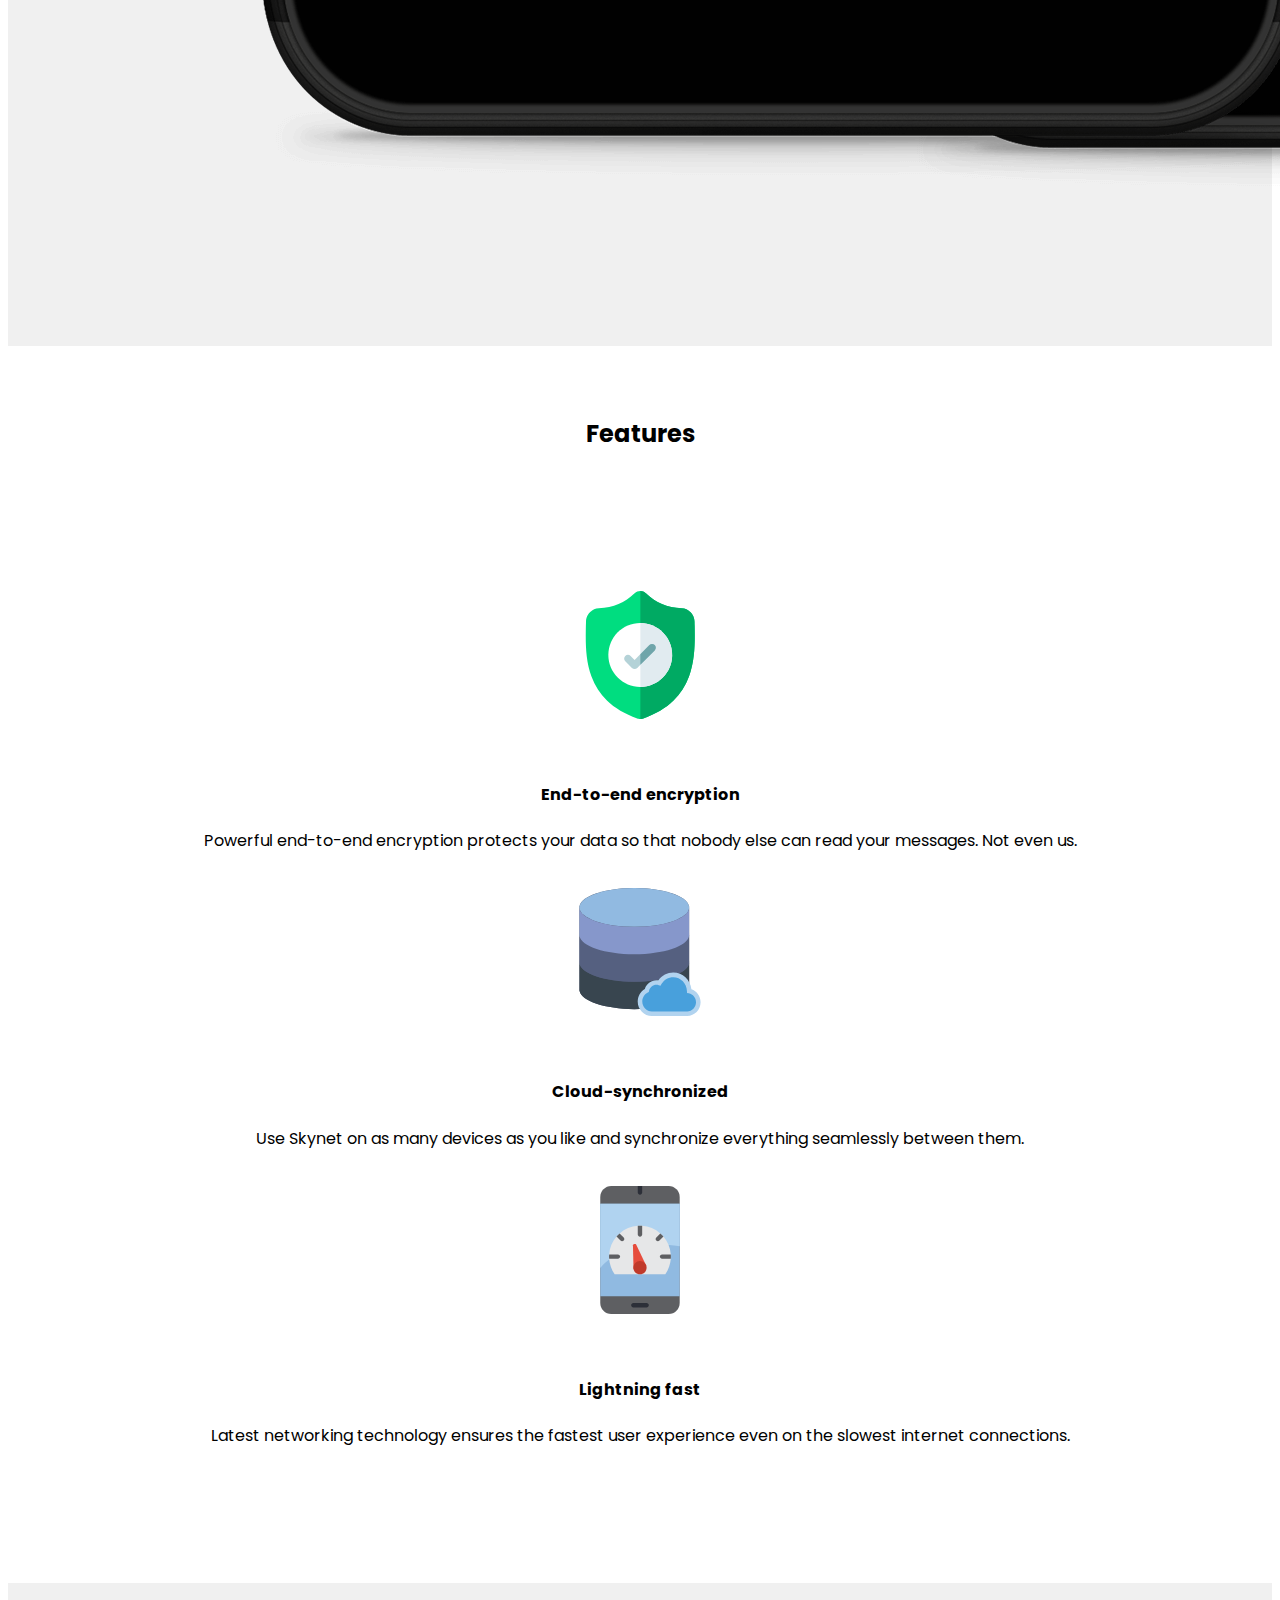
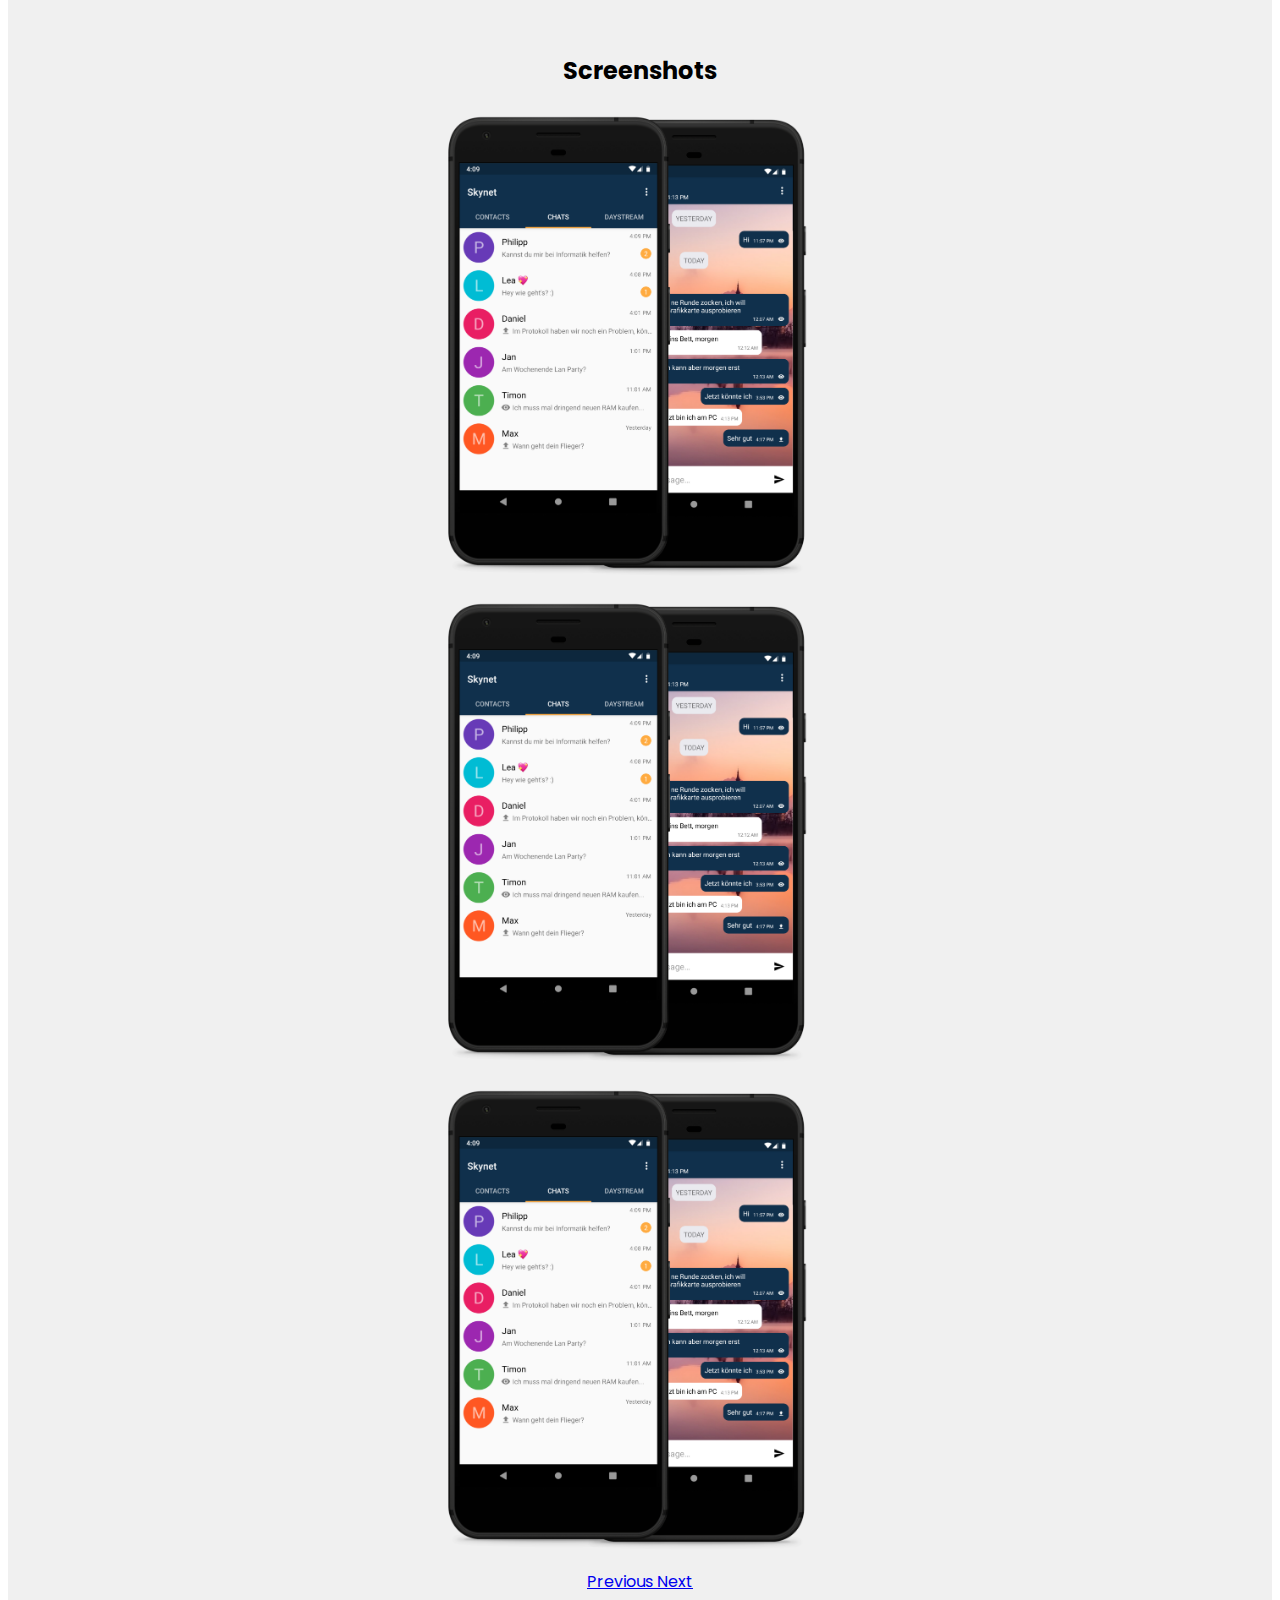
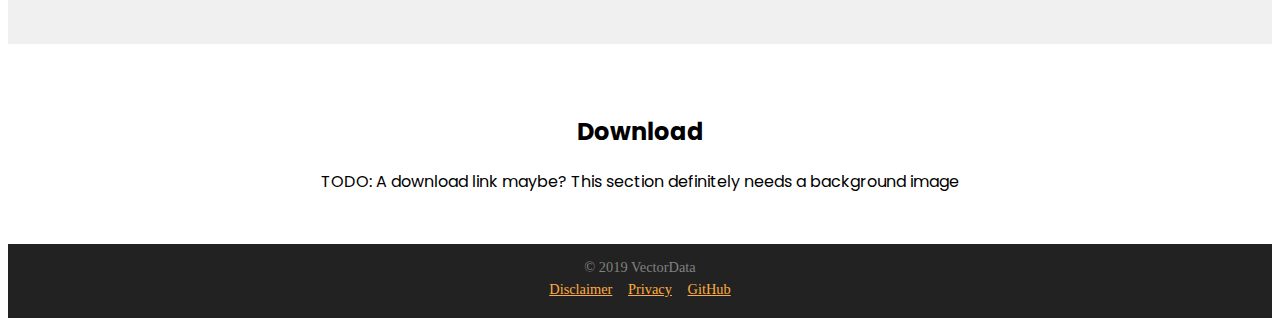
==== commit bf79f0c4: "Added screenshots section" ====
--- a/index.html
+++ b/index.html
@@ -11,9 +11,9 @@
 
     <title>Skynet Messenger</title>
 
-    <link rel="stylesheet" href="index.css">
     <link rel="stylesheet" href="https://stackpath.bootstrapcdn.com/bootstrap/4.2.1/css/bootstrap.min.css" integrity="sha384-GJzZqFGwb1QTTN6wy59ffF1BuGJpLSa9DkKMp0DgiMDm4iYMj70gZWKYbI706tWS"
         crossorigin="anonymous">
+    <link rel="stylesheet" href="index.css">
     <link href="https://fonts.googleapis.com/css?family=Poppins:400,300" rel="stylesheet">
     <link href="https://fonts.googleapis.com/css?family=Montserrat:300,500" rel="stylesheet">
 </head>
@@ -115,10 +115,30 @@
         </section>
         <section id="screenshots" class="backdrop">
             <h2>Screenshots</h2>
-            TODO: Screenshots would be really cool to have here. Maybe some sleek sliding gallery?
+            <div id="carouselExampleControls" class="carousel slide" data-ride="carousel">
+                <div class="carousel-inner">
+                    <div class="carousel-item active">
+                        <img src="assets/app-mockup-2.png" class="img-fluid scaled-image">
+                    </div>
+                    <div class="carousel-item">
+                        <img src="assets/app-mockup-2.png" class="img-fluid scaled-image">
+                    </div>
+                    <div class="carousel-item">
+                        <img src="assets/app-mockup-2.png" class="img-fluid scaled-image">
+                    </div>
+                </div>
+                <a class="carousel-control-prev" href="#carouselExampleControls" role="button" data-slide="prev">
+                    <span class="carousel-control-prev-icon" aria-hidden="true"></span>
+                    <span class="sr-only">Previous</span>
+                </a>
+                <a class="carousel-control-next" href="#carouselExampleControls" role="button" data-slide="next">
+                    <span class="carousel-control-next-icon" aria-hidden="true"></span>
+                    <span class="sr-only">Next</span>
+                </a>
+            </div>
         </section>
         <section id="download">
-            <div class="container pad-s">
+            <div class="container">
                 <h2>Download</h2>
                 TODO: A download link maybe?
                 This section definitely needs a background image
--- a/index.css
+++ b/index.css
@@ -14,7 +14,7 @@
 }
 
 nav.navbar {
-    background-color:#000000FF !important;
+    background-color:rgba(0,0,0,1) !important;
     box-shadow: 0px 0px 19px 0px rgba(0,0,0,0.75);
     transition-duration: .4s;
 }
@@ -27,7 +27,7 @@
     font-family: Poppins;
 }
 section {
-    padding: 50px;
+    padding: 50px 0px;
     text-align: center;
 }
 section.backdrop {
@@ -43,18 +43,27 @@
     max-height: 128px;
     margin: 35px;
 }
+.carousel-control-prev-icon {
+    background-image: url("data:image/svg+xml;charset=utf8,%3Csvg xmlns='http://www.w3.org/2000/svg' fill='%23000' viewBox='0 0 8 8'%3E%3Cpath d='M5.25 0l-4 4 4 4 1.5-1.5-2.5-2.5 2.5-2.5-1.5-1.5z'/%3E%3C/svg%3E") !important;
+}
+.carousel-control-next-icon {
+    background-image: url("data:image/svg+xml;charset=utf8,%3Csvg xmlns='http://www.w3.org/2000/svg' fill='%23000' viewBox='0 0 8 8'%3E%3Cpath d='M2.75 0l-1.5 1.5 2.5 2.5-2.5 2.5 1.5 1.5 4-4-4-4z'/%3E%3C/svg%3E") !important;
+}
+.scaled-image{
+    max-height: 480px;
+}
 @media (min-width: 576px) { 
  
     nav.navbar.navbar-expand-y {
         padding: 45px;
-        background-color:#00000000 !important;
+        background-color:rgba(0,0,0,0) !important;
         box-shadow: none;
         transition-duration: .4s;
     }
     
     .main-title {
         padding-top: 124px;
-        text-align: start !important;
+        text-align: left !important;
     }
 
     .btn-round {
@@ -83,7 +92,7 @@
     display: block;
     border: none;
     outline: none;
-    background-color: #00000000;
+    background-color: rgba(0,0,0,0);
     color: white;
     margin: 16px auto;
     padding: 10px 32px;
